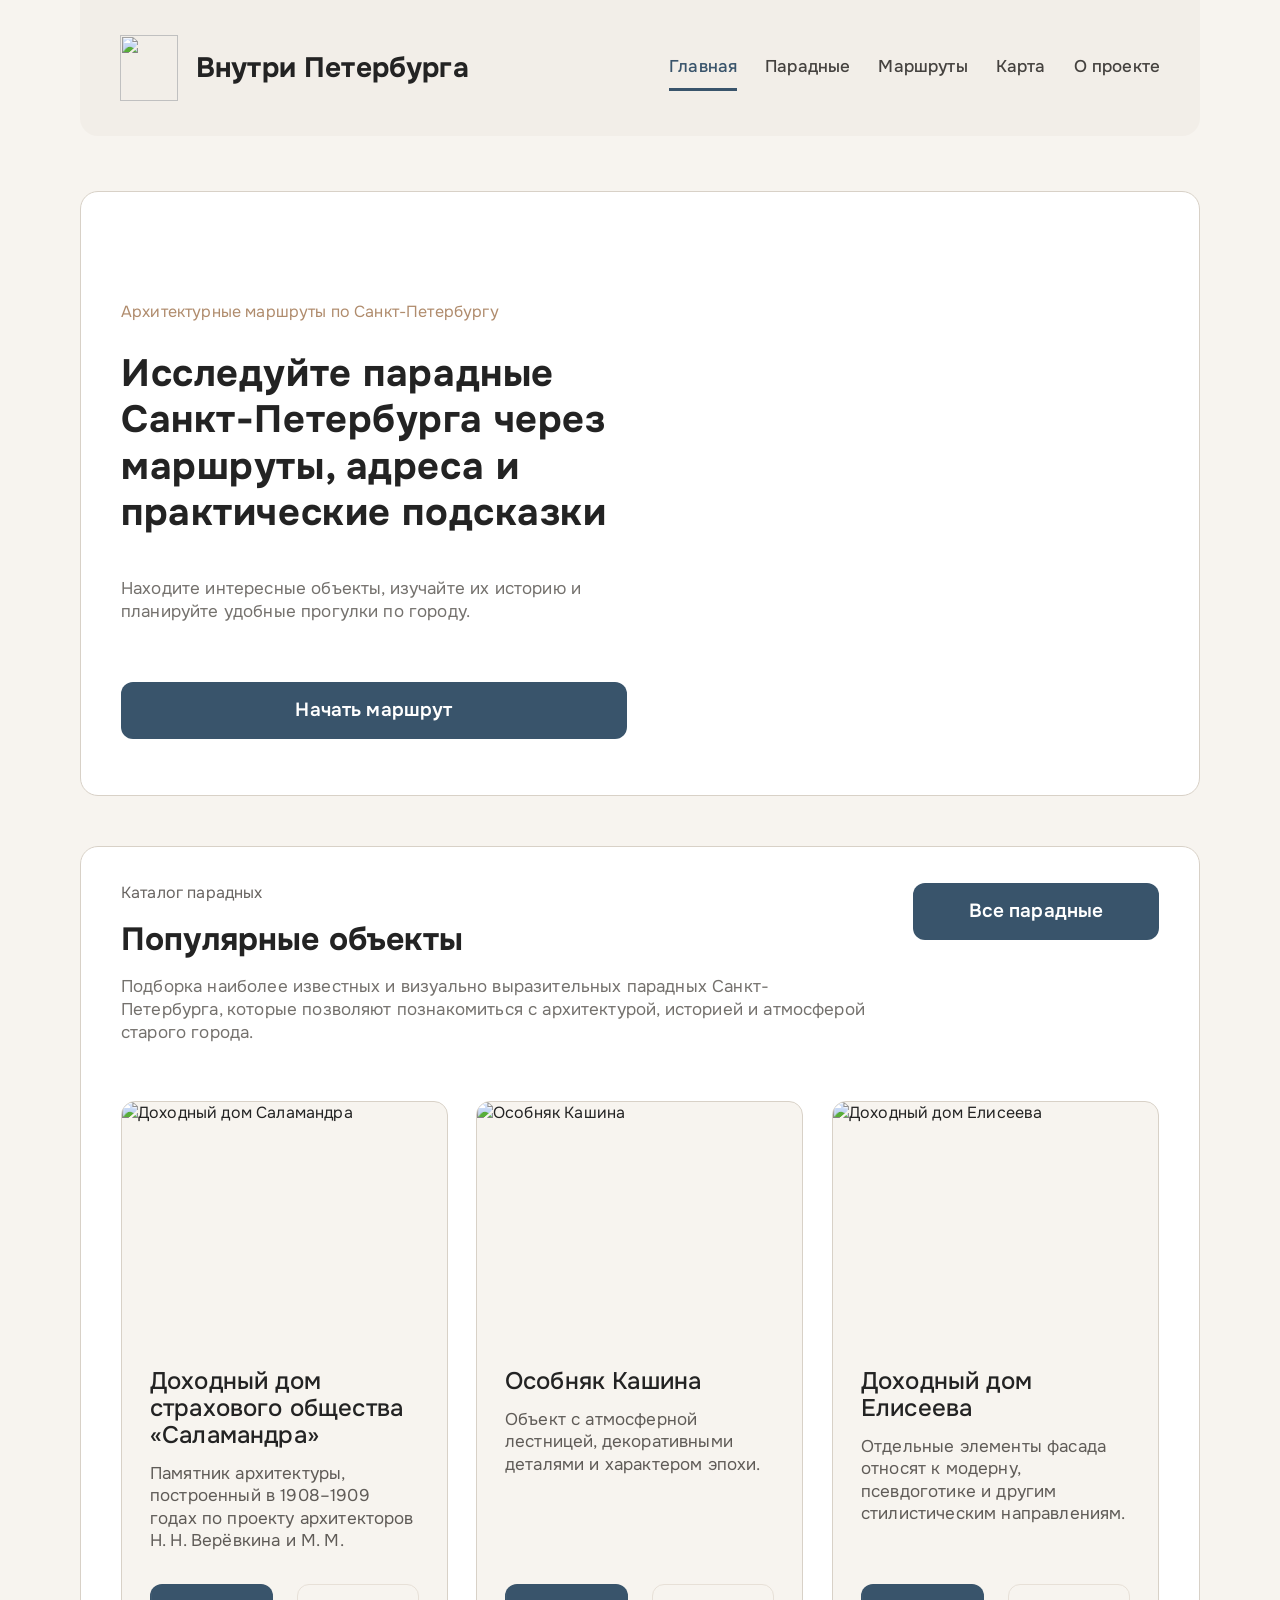
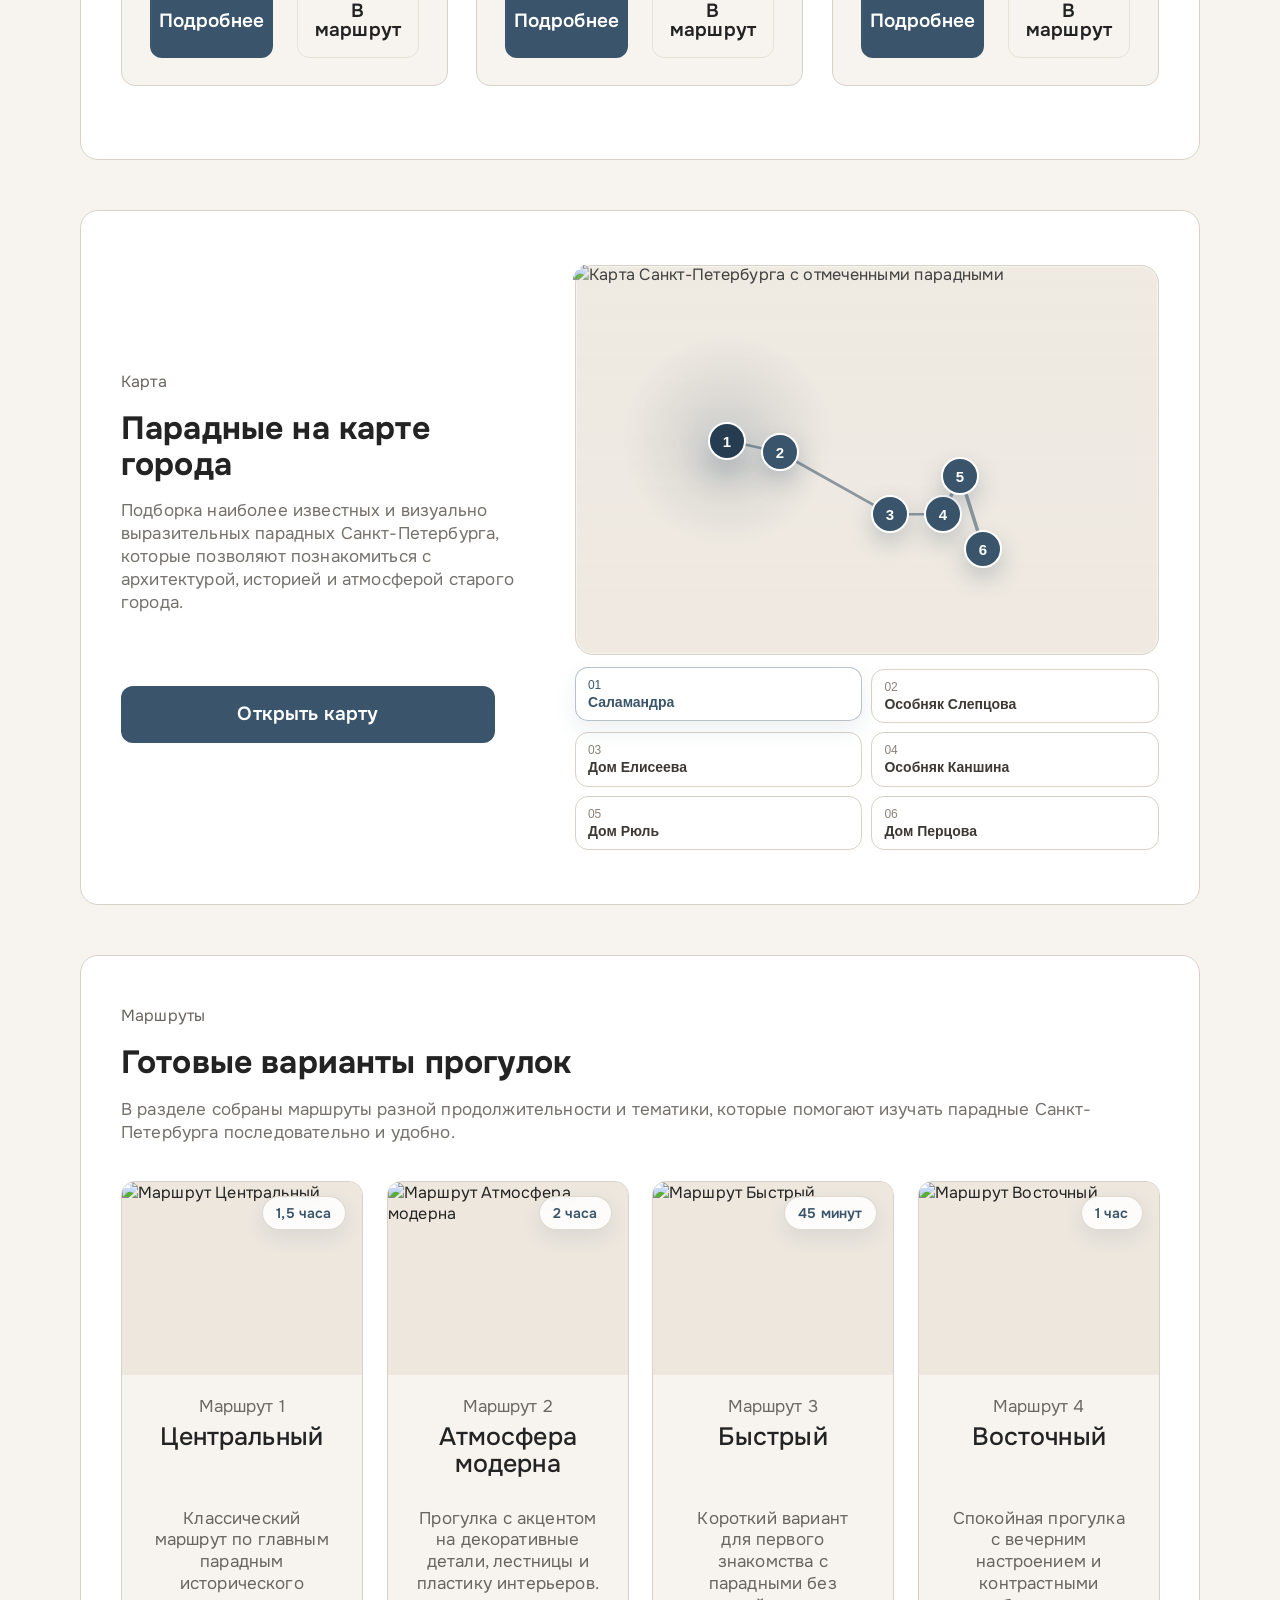
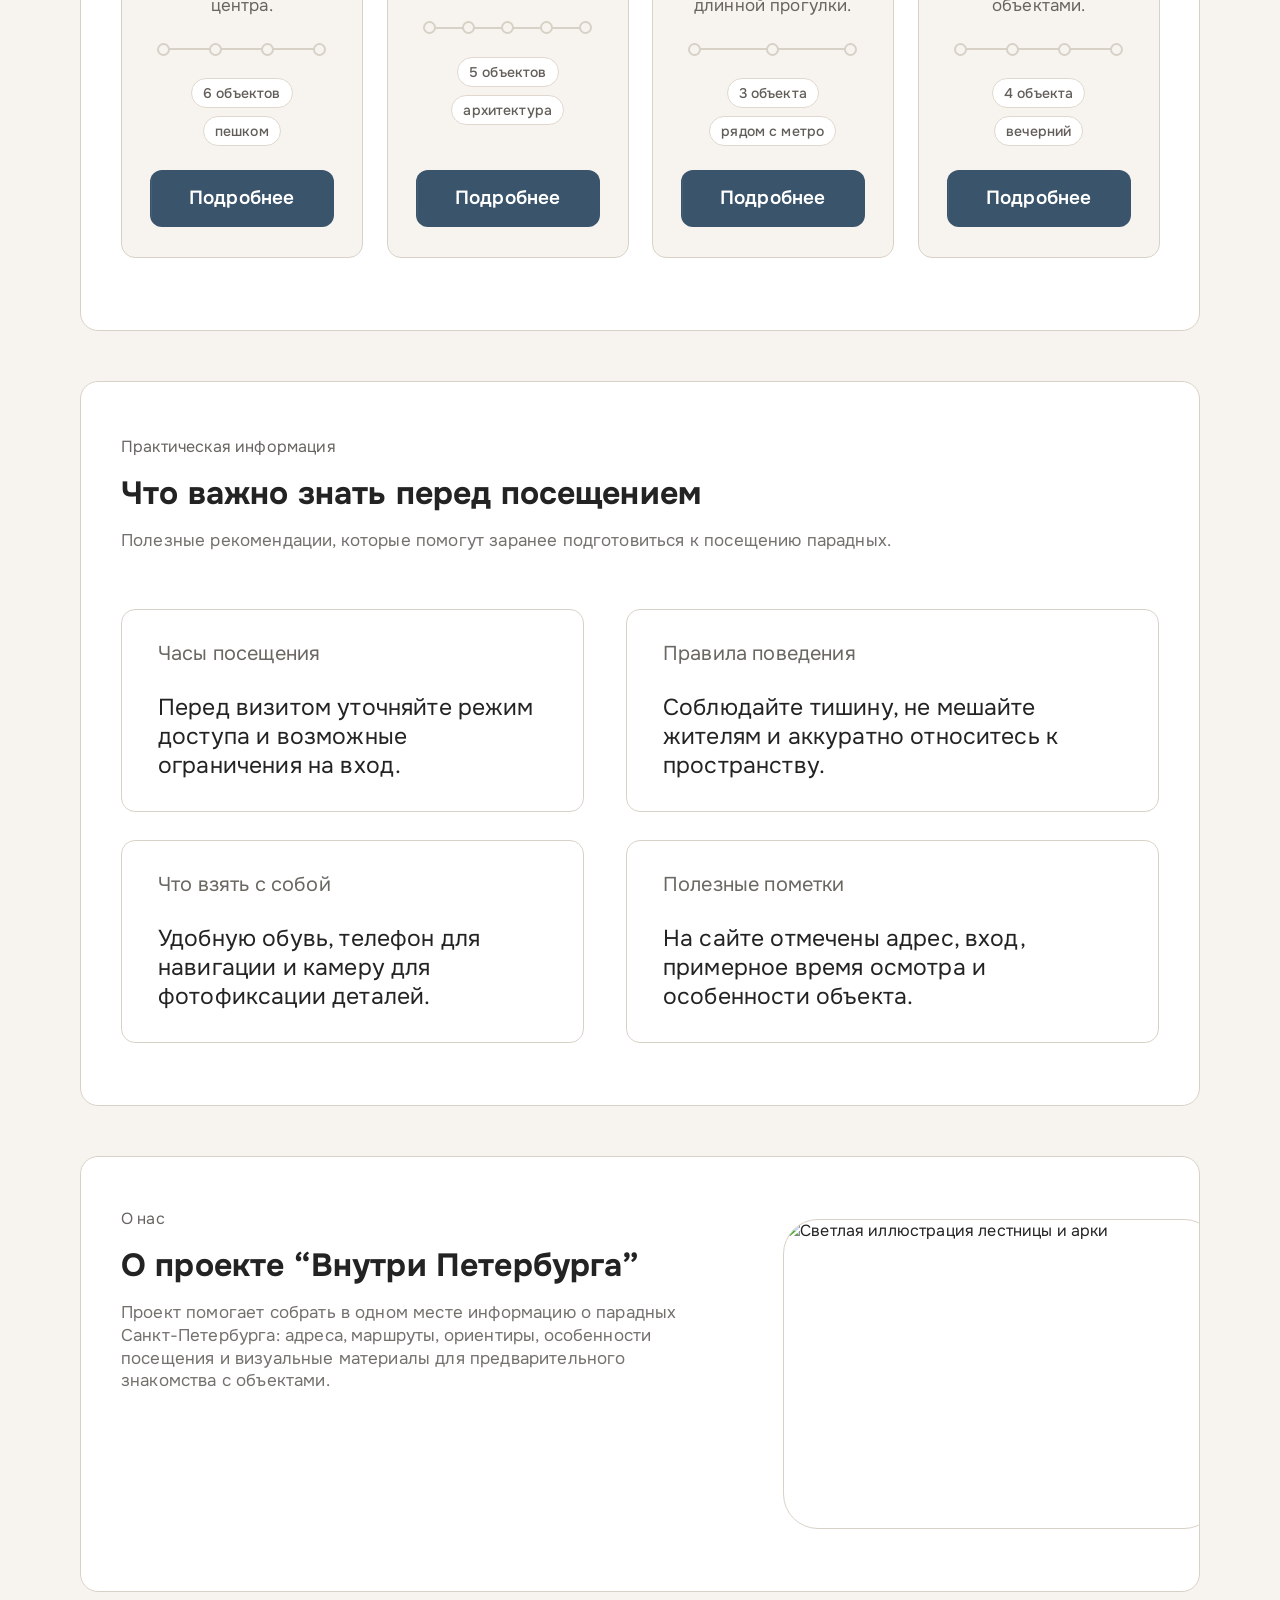
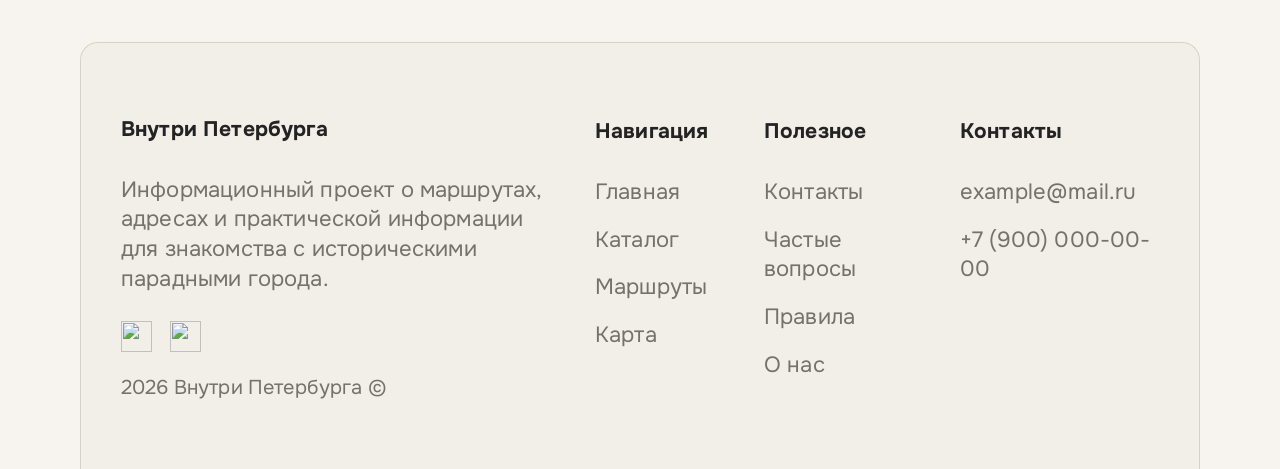
==== index.html @ 15ae58f3 "Add files via upload" ====
<!DOCTYPE html>
<html lang="ru">
<head>
  <meta charset="UTF-8" />
  <meta name="viewport" content="width=device-width, initial-scale=1.0" />
  <title>Внутри Петербурга</title>

  <link rel="preconnect" href="https://fonts.googleapis.com" />
  <link rel="preconnect" href="https://fonts.gstatic.com" crossorigin />
  <link href="https://fonts.googleapis.com/css2?family=Onest:wght@300;400;500;600;700&display=swap" rel="stylesheet" />

  <link rel="stylesheet" href="style.css" />
</head>
<body data-page="home">
  <header class="site-header">
    <div class="header-inner">
      <a class="brand" href="index.html" aria-label="Внутри Петербурга — на главную">
        <span class="brand-logo" aria-hidden="true">
          <img src="img/logo.png" alt="" />
        </span>
        <span>Внутри Петербурга</span>
      </a>

      <button class="menu-button" type="button" aria-label="Открыть меню" aria-expanded="false">
        <span></span>
        <span></span>
        <span></span>
      </button>

      <nav class="main-nav" aria-label="Основная навигация">
        <a class="nav-link active" data-nav="home" href="#top">Главная</a>
        <a class="nav-link" data-nav="catalog" href="catalog.html">Парадные</a>
        <a class="nav-link" data-nav="routes" href="#routes">Маршруты</a>
        <a class="nav-link" data-nav="map" href="#map">Карта</a>
        <a class="nav-link" data-nav="about" href="#about">О проекте</a>
      </nav>
    </div>
  </header>

  <main id="top">
    <section class="hero section-card">
      <div class="hero-content">
        <p class="eyebrow">Архитектурные маршруты по Санкт-Петербургу</p>
        <h1>Исследуйте парадные Санкт-Петербурга через маршруты, адреса и практические подсказки</h1>
        <p class="lead">Находите интересные объекты, изучайте их историю и планируйте удобные прогулки по городу.</p>
        <a class="button button-primary hero-button" href="#routes">Начать маршрут</a>
      </div>

      <div class="visual hero-visual" role="img" aria-label="Декоративный фрагмент парадной"></div>
    </section>

    <section class="section-card catalog-section" id="catalog">
      <div class="section-heading section-heading-row">
        <div>
          <p class="section-kicker">Каталог парадных</p>
          <h2>Популярные объекты</h2>
          <p class="section-description">Подборка наиболее известных и визуально выразительных парадных Санкт-Петербурга, которые позволяют познакомиться с архитектурой, историей и атмосферой старого города.</p>
        </div>
        <a class="button button-primary section-action" href="#">Все парадные</a>
      </div>

      <div class="object-grid">
        <article class="object-card">
          <img class="card-photo" src="img/1_1_block.png" alt="Доходный дом Саламандра" />
          <div class="object-card-body">
            <h3>Доходный дом страхового общества «Саламандра»</h3>
            <p>Памятник архитектуры, построенный в 1908–1909 годах по проекту архитекторов Н. Н. Верёвкина и М. М.</p>
            <div class="card-actions">
              <a class="button button-primary" href="#">Подробнее</a>
              <a class="button button-light" href="#">В маршрут</a>
            </div>
          </div>
        </article>

        <article class="object-card">
          <img class="card-photo" src="img/1_2_block.png" alt="Особняк Кашина" />
          <div class="object-card-body">
            <h3>Особняк Кашина</h3>
            <p>Объект с атмосферной лестницей, декоративными деталями и характером эпохи.</p>
            <div class="card-actions">
              <a class="button button-primary" href="#">Подробнее</a>
              <a class="button button-light" href="#">В маршрут</a>
            </div>
          </div>
        </article>

        <article class="object-card">
          <img class="card-photo" src="img/1_3_block.png" alt="Доходный дом Елисеева" />
          <div class="object-card-body">
            <h3>Доходный дом Елисеева</h3>
            <p>Отдельные элементы фасада относят к модерну, псевдоготике и другим стилистическим направлениям.</p>
            <div class="card-actions">
              <a class="button button-primary" href="paradnaya.html">Подробнее</a>
              <a class="button button-light" href="#">В маршрут</a>
            </div>
          </div>
        </article>
      </div>
    </section>

    <section class="section-card map-section" id="map">
      <div class="map-content">
        <p class="section-kicker">Карта</p>
        <h2>Парадные на карте города</h2>
        <p class="section-description">Подборка наиболее известных и визуально выразительных парадных Санкт-Петербурга, которые позволяют познакомиться с архитектурой, историей и атмосферой старого города.</p>
        <a class="button button-primary wide-button" href="#">Открыть карту</a>
        <img class="map-house" src="img/map_big_house.png" alt="" />
      </div>

      <div class="interactive-map" data-interactive-map>
        <div class="map-canvas" aria-label="Интерактивная карта парадных Санкт-Петербурга">
          <img class="map-bg" src="img/map_info.png" alt="Карта Санкт-Петербурга с отмеченными парадными" />

          <svg class="map-route-line" viewBox="0 0 100 100" preserveAspectRatio="none" aria-hidden="true">
            <polyline points="26,45 35,48 54,64 63,64 66,54 70,73"></polyline>
          </svg>

          <button class="map-marker is-active" type="button" style="--x: 26%; --y: 45%;" data-map-id="salamandra" aria-label="Доходный дом страхового общества Саламандра">
            <span>1</span>
          </button>
          <button class="map-marker" type="button" style="--x: 35%; --y: 48%;" data-map-id="sleptsova" aria-label="Особняк Слепцова">
            <span>2</span>
          </button>
          <button class="map-marker" type="button" style="--x: 54%; --y: 64%;" data-map-id="eliseeva" aria-label="Доходный дом Елисеева">
            <span>3</span>
          </button>
          <button class="map-marker" type="button" style="--x: 63%; --y: 64%;" data-map-id="kanshina" aria-label="Особняк Каншина">
            <span>4</span>
          </button>
          <button class="map-marker" type="button" style="--x: 66%; --y: 54%;" data-map-id="rul" aria-label="Дом Рюль, дом Г. Г. Блокка">
            <span>5</span>
          </button>
          <button class="map-marker" type="button" style="--x: 70%; --y: 73%;" data-map-id="pertsova" aria-label="Доходный дом А. Н. Перцова">
            <span>6</span>
          </button>

          <article class="map-popup" data-map-popup style="--popup-x: 18%; --popup-y: 38%;">
            <button class="map-popup-close" type="button" aria-label="Закрыть карточку">×</button>
            <img class="map-popup-img" src="img/1_1_block.png" alt="" data-popup-img />
            <div class="map-popup-content">
              <p class="map-popup-tag" data-popup-tag>Объект 1</p>
              <h3 data-popup-title>Доходный дом страхового общества «Саламандра»</h3>
              <p class="map-popup-address" data-popup-address>Гороховая улица, 6</p>
              <p class="map-popup-text" data-popup-text>Атмосферная парадная с декоративными деталями и выразительной лестницей.</p>
              <div class="map-popup-meta">
                <span data-popup-style>Модерн</span>
                <span data-popup-time>10–15 минут</span>
              </div>
              <a class="button button-primary map-popup-button" href="#">Подробнее</a>
            </div>
          </article>
        </div>

        <div class="map-object-list" aria-label="Список объектов на карте">
          <button class="map-list-item is-active" type="button" data-map-id="salamandra">
            <span>01</span>
            <strong>Саламандра</strong>
          </button>
          <button class="map-list-item" type="button" data-map-id="sleptsova">
            <span>02</span>
            <strong>Особняк Слепцова</strong>
          </button>
          <button class="map-list-item" type="button" data-map-id="eliseeva">
            <span>03</span>
            <strong>Дом Елисеева</strong>
          </button>
          <button class="map-list-item" type="button" data-map-id="kanshina">
            <span>04</span>
            <strong>Особняк Каншина</strong>
          </button>
          <button class="map-list-item" type="button" data-map-id="rul">
            <span>05</span>
            <strong>Дом Рюль</strong>
          </button>
          <button class="map-list-item" type="button" data-map-id="pertsova">
            <span>06</span>
            <strong>Дом Перцова</strong>
          </button>
        </div>
      </div>
    </section>

    <section class="section-card routes-section" id="routes">
      <div class="section-heading">
        <p class="section-kicker">Маршруты</p>
        <h2>Готовые варианты прогулок</h2>
        <p class="section-description">В разделе собраны маршруты разной продолжительности и тематики, которые помогают изучать парадные Санкт-Петербурга последовательно и удобно.</p>
      </div>

      <div class="routes-grid">
        <article class="route-card route-card-enhanced">
          <div class="route-media">
            <img class="route-photo" src="img/2_1_block.png" alt="Маршрут Центральный" />
            <span class="route-badge">1,5 часа</span>
          </div>
          <div class="route-body">
            <span class="route-number">Маршрут 1</span>
            <h3>Центральный</h3>
            <p class="route-desc">Классический маршрут по главным парадным исторического центра.</p>
            <div class="route-line" aria-hidden="true">
              <span></span><span></span><span></span><span></span>
            </div>
            <div class="route-meta">
              <span>6 объектов</span>
              <span>пешком</span>
            </div>
            <a class="button button-primary" href="#">Подробнее</a>
          </div>
        </article>

        <article class="route-card route-card-enhanced">
          <div class="route-media">
            <img class="route-photo" src="img/2_2_block.png" alt="Маршрут Атмосфера модерна" />
            <span class="route-badge">2 часа</span>
          </div>
          <div class="route-body">
            <span class="route-number">Маршрут 2</span>
            <h3>Атмосфера модерна</h3>
            <p class="route-desc">Прогулка с акцентом на декоративные детали, лестницы и пластику интерьеров.</p>
            <div class="route-line" aria-hidden="true">
              <span></span><span></span><span></span><span></span><span></span>
            </div>
            <div class="route-meta">
              <span>5 объектов</span>
              <span>архитектура</span>
            </div>
            <a class="button button-primary" href="#">Подробнее</a>
          </div>
        </article>

        <article class="route-card route-card-enhanced">
          <div class="route-media">
            <img class="route-photo" src="img/2_3_block.png" alt="Маршрут Быстрый" />
            <span class="route-badge">45 минут</span>
          </div>
          <div class="route-body">
            <span class="route-number">Маршрут 3</span>
            <h3>Быстрый</h3>
            <p class="route-desc">Короткий вариант для первого знакомства с парадными без длинной прогулки.</p>
            <div class="route-line" aria-hidden="true">
              <span></span><span></span><span></span>
            </div>
            <div class="route-meta">
              <span>3 объекта</span>
              <span>рядом с метро</span>
            </div>
            <a class="button button-primary" href="#">Подробнее</a>
          </div>
        </article>

        <article class="route-card route-card-enhanced">
          <div class="route-media">
            <img class="route-photo" src="img/2_4_block.png" alt="Маршрут Восточный" />
            <span class="route-badge">1 час</span>
          </div>
          <div class="route-body">
            <span class="route-number">Маршрут 4</span>
            <h3>Восточный</h3>
            <p class="route-desc">Спокойная прогулка с вечерним настроением и контрастными объектами.</p>
            <div class="route-line" aria-hidden="true">
              <span></span><span></span><span></span><span></span>
            </div>
            <div class="route-meta">
              <span>4 объекта</span>
              <span>вечерний</span>
            </div>
            <a class="button button-primary" href="#">Подробнее</a>
          </div>
        </article>
      </div>
    </section>

    <section class="section-card info-section" id="info">
      <div class="info-heading-wrap">
        <div class="section-heading">
          <p class="section-kicker">Практическая информация</p>
          <h2>Что важно знать перед посещением</h2>
          <p class="section-description">Полезные рекомендации, которые помогут заранее подготовиться к посещению парадных.</p>
        </div>
        <img class="faq-vector" src="img/FAQ_vector.png" alt="" />
      </div>

      <div class="info-grid">
        <article class="info-card">
          <p>Часы посещения</p>
          <h3>Перед визитом уточняйте режим доступа и возможные ограничения на вход.</h3>
        </article>

        <article class="info-card">
          <p>Правила поведения</p>
          <h3>Соблюдайте тишину, не мешайте жителям и аккуратно относитесь к пространству.</h3>
        </article>

        <article class="info-card">
          <p>Что взять с собой</p>
          <h3>Удобную обувь, телефон для навигации и камеру для фотофиксации деталей.</h3>
        </article>

        <article class="info-card">
          <p>Полезные пометки</p>
          <h3>На сайте отмечены адрес, вход, примерное время осмотра и особенности объекта.</h3>
        </article>
      </div>
    </section>

    <section class="section-card about-section" id="about">
      <div class="about-content">
        <p class="section-kicker">О нас</p>
        <h2>О проекте “Внутри Петербурга”</h2>
        <p class="section-description">Проект помогает собрать в одном месте информацию о парадных Санкт-Петербурга: адреса, маршруты, ориентиры, особенности посещения и визуальные материалы для предварительного знакомства с объектами.</p>
        <img class="about-bridge" src="img/About_bridge_illustration.png" alt="" />
      </div>

      <img class="about-visual-img" src="img/About_right_illustration.png" alt="Светлая иллюстрация лестницы и арки" />
    </section>
  </main>

  <footer class="site-footer">
    <div class="footer-grid">
      <div class="footer-about">
        <h2>Внутри Петербурга</h2>
        <p>Информационный проект о маршрутах, адресах и практической информации для знакомства с историческими парадными города.</p>
        <div class="socials" aria-label="Социальные сети">
          <a href="#" aria-label="MAX">
            <img src="img/max.png" alt="" />
          </a>
          <a href="#" aria-label="VK">
            <img src="img/vk.png" alt="" />
          </a>
        </div>
        <p class="copyright">2026 Внутри Петербурга ©</p>
      </div>

      <div class="footer-column">
        <h3>Навигация</h3>
        <a href="#top">Главная</a>
        <a href="catalog.html">Каталог</a>
        <a href="#routes">Маршруты</a>
        <a href="#map">Карта</a>
      </div>

      <div class="footer-column">
        <h3>Полезное</h3>
        <a href="#">Контакты</a>
        <a href="#">Частые вопросы</a>
        <a href="#">Правила</a>
        <a href="#about">О нас</a>
      </div>

      <div class="footer-column">
        <h3>Контакты</h3>
        <a href="mailto:example@mail.ru">example@mail.ru</a>
        <a href="tel:+79000000000">+7 (900) 000-00-00</a>
      </div>
    </div>
  </footer>

  <script src="script.js"></script>
</body>
</html>
---- style.css ----
:root {
  --page-bg: #F7F4EF;
  --card-bg: #FFFFFF;
  --accent: #39546B;
  --border: #D8D1C7;
  --text: #232323;
  --muted: #74716D;
  --soft: #F2EEE8;
  --radius-lg: 18px;
  --radius-md: 14px;
  --container: min(1488px, calc(100% - 48px));
}

* {
  box-sizing: border-box;
}

html {
  scroll-behavior: smooth;
  scroll-padding-top: 130px;
}

body {
  margin: 0;
  min-width: 320px;
  background: var(--page-bg);
  color: var(--text);
  font-family: "Onest", Arial, Helvetica, sans-serif;
  letter-spacing: 0.01em;
}

a {
  color: inherit;
  text-decoration: none;
}

img,
svg {
  display: block;
  max-width: 100%;
}

.site-header {
  width: var(--container);
  margin: 0 auto;
  padding-top: 0;
}

.header-inner {
  min-height: 158px;
  padding: 35px 78px;
  background: #F2EEE8;
  border-radius: 0 0 18px 18px;
  display: flex;
  align-items: center;
  justify-content: space-between;
  gap: 48px;
}

.brand {
  display: inline-flex;
  align-items: center;
  gap: 28px;
  font-size: clamp(28px, 2.15vw, 42px);
  font-weight: 700;
  line-height: 1;
  white-space: nowrap;
}

.brand-logo {
  width: 74px;
  height: 82px;
  flex: 0 0 auto;
}

.brand-logo img {
  width: 100%;
  height: 100%;
  object-fit: contain;
}

.main-nav {
  display: flex;
  align-items: center;
  gap: clamp(36px, 4vw, 72px);
  color: #45423F;
  font-size: 21px;
  font-weight: 500;
}

.nav-link {
  position: relative;
  padding: 10px 0 14px;
  transition: color 0.2s ease;
}

.nav-link::after {
  content: "";
  position: absolute;
  left: 0;
  right: 0;
  bottom: 0;
  height: 3px;
  background: var(--accent);
  transform: scaleX(0);
  transform-origin: center;
  transition: transform 0.2s ease;
}

.nav-link:hover,
.nav-link.active {
  color: var(--accent);
}

.nav-link:hover::after,
.nav-link.active::after {
  transform: scaleX(1);
}

.menu-button {
  display: none;
  width: 44px;
  height: 38px;
  border: 0;
  padding: 0;
  background: transparent;
  cursor: pointer;
}

.menu-button span {
  display: block;
  height: 3px;
  margin: 8px 0;
  background: var(--accent);
  border-radius: 999px;
}

main {
  width: var(--container);
  margin: 55px auto 0;
}

.section-card {
  background: var(--card-bg);
  border: 1px solid var(--border);
  border-radius: var(--radius-lg);
  overflow: hidden;
}

.section-card + .section-card {
  margin-top: 50px;
}

.hero {
  min-height: 614px;
  display: grid;
  grid-template-columns: 57% 43%;
}

.hero-content {
  padding: 85px 72px 72px;
  position: relative;
  z-index: 2;
}

.eyebrow,
.section-kicker {
  margin: 0 0 28px;
  color: #B08C6D;
  font-size: clamp(16px, 1.05vw, 22px);
  line-height: 1.3;
  font-weight: 400;
}

.section-kicker {
  color: #686461;
  margin-bottom: 18px;
}

h1,
h2,
h3,
p {
  margin-top: 0;
}

h1 {
  max-width: 850px;
  margin-bottom: 42px;
  font-size: clamp(38px, 2.75vw, 58px);
  line-height: 1.22;
  font-weight: 700;
  letter-spacing: 0.015em;
}

h2 {
  margin-bottom: 18px;
  font-size: clamp(32px, 2.35vw, 50px);
  line-height: 1.12;
  font-weight: 700;
}

.lead,
.section-description {
  max-width: 800px;
  color: var(--muted);
  font-size: clamp(17px, 1.15vw, 24px);
  line-height: 1.35;
  font-weight: 400;
}

.lead {
  max-width: 610px;
  margin-bottom: 58px;
}

.button {
  min-height: 57px;
  padding: 17px 35px;
  border-radius: 12px;
  display: inline-flex;
  align-items: center;
  justify-content: center;
  border: 1px solid transparent;
  font-size: 19px;
  line-height: 1;
  font-weight: 600;
  text-align: center;
  transition: transform 0.2s ease, background-color 0.2s ease, border-color 0.2s ease;
}

.button:hover {
  transform: translateY(-2px);
}

.button-primary {
  background: var(--accent);
  color: #FFFFFF;
}

.button-light {
  background: #F7F4EF;
  color: #222222;
  border-color: #E7E0D7;
}

.hero-button {
  width: 506px;
  max-width: 100%;
}

.visual {
  background-position: center;
  background-size: cover;
  background-repeat: no-repeat;
}

.card-photo,
.route-photo {
  display: block;
  width: 100%;
  object-fit: cover;
}

.hero-visual {
  min-height: 614px;
  position: relative;
  background-image: url("img/Hero.png");
  background-position: center right;
  background-size: cover;
}

.hero-visual::before {
  content: "";
  position: absolute;
  inset: 0 auto 0 0;
  width: 52%;
  background: linear-gradient(
    90deg,
    #FFFFFF 0%,
    rgba(255, 255, 255, 0.98) 16%,
    rgba(255, 255, 255, 0.82) 38%,
    rgba(255, 255, 255, 0.45) 66%,
    rgba(255, 255, 255, 0) 100%
  );
}

.catalog-section {
  padding: 36px 72px 72px;
}

.section-heading-row {
  display: flex;
  justify-content: space-between;
  gap: 48px;
  align-items: flex-start;
}

.section-action {
  width: 246px;
  flex: 0 0 auto;
  margin-top: 0;
}

.object-grid {
  display: grid;
  grid-template-columns: repeat(3, 1fr);
  gap: 56px;
  margin-top: 40px;
}

.object-card,
.route-card {
  border: 1px solid var(--border);
  border-radius: var(--radius-md);
  overflow: hidden;
  background: #F7F4EF;
  display: flex;
  flex-direction: column;
}

.card-photo {
  height: 236px;
}

.object-card-body {
  flex: 1;
  padding: 30px 28px 27px;
  display: flex;
  flex-direction: column;
}

.object-card h3 {
  margin-bottom: 14px;
  font-size: clamp(24px, 1.6vw, 31px);
  line-height: 1.12;
  font-weight: 500;
}

.object-card p {
  margin-bottom: 32px;
  color: #5F5B57;
  font-size: clamp(17px, 1.12vw, 24px);
  line-height: 1.32;
}

.card-actions {
  margin-top: auto;
  display: grid;
  grid-template-columns: 1fr 1fr;
  gap: 24px;
}

.map-section {
  min-height: 462px;
  padding: 54px 72px;
  display: grid;
  grid-template-columns: 49% 51%;
  gap: 48px;
  align-items: center;
}

.map-content {
  position: relative;
  min-height: 335px;
}

.map-content .section-description {
  max-width: 585px;
}

.wide-button {
  width: 374px;
  max-width: 100%;
  margin-top: 54px;
}

.map-visual {
  width: 100%;
  min-height: 330px;
  border: 1px solid var(--border);
  border-radius: var(--radius-lg);
  background-image: url("img/map_info.png");
}

.map-content > :not(.map-house) {
  position: relative;
  z-index: 1;
}

.map-house {
  position: absolute;
  right: 0;
  bottom: 6px;
  width: min(36%, 300px);
  height: auto;
  opacity: 0.88;
  z-index: 0;
}

.routes-section {
  padding: 50px 72px 72px;
}

.routes-section .section-description {
  max-width: 1030px;
}

.routes-grid {
  display: grid;
  grid-template-columns: repeat(4, 1fr);
  gap: 48px;
  margin-top: 36px;
}

.route-photo {
  height: 193px;
}

.route-central {
  background-image: url("img/Hero.png");
}

.route-body {
  flex: 1;
  padding: 24px 28px 30px;
  text-align: center;
  display: flex;
  flex-direction: column;
}

.route-body span {
  display: block;
  color: #6B6762;
  font-size: 17px;
  line-height: 1.1;
}

.route-body h3 {
  margin: 6px 0 28px;
  font-size: clamp(25px, 1.55vw, 32px);
  line-height: 1.08;
  font-weight: 500;
}

.route-body .button {
  width: 100%;
  margin-top: auto;
}

.info-section {
  padding: 55px 72px 62px;
}

.info-heading-wrap {
  position: relative;
}

.info-section .section-description {
  max-width: 1120px;
}

.faq-vector {
  position: absolute;
  right: 95px;
  bottom: -18px;
  width: 147px;
  height: auto;
  opacity: 0.9;
}

.info-grid {
  display: grid;
  grid-template-columns: 1fr 1.15fr;
  gap: 28px 42px;
  margin-top: 56px;
}

.info-card {
  min-height: 168px;
  padding: 31px 36px;
  border: 1px solid var(--border);
  border-radius: var(--radius-md);
  background: #FFFFFF;
}

.info-card p {
  margin-bottom: 28px;
  color: #6B6762;
  font-size: 20px;
}

.info-card h3 {
  margin: 0;
  font-size: clamp(23px, 1.4vw, 31px);
  line-height: 1.25;
  font-weight: 400;
}

.about-section {
  min-height: 435px;
  padding: 52px 72px;
  display: grid;
  grid-template-columns: 58% 42%;
  gap: 60px;
  align-items: center;
}

.about-content {
  position: relative;
  min-height: 330px;
  display: flex;
  flex-direction: column;
}

.about-content .section-description {
  max-width: 720px;
  margin-bottom: 24px;
}

.about-bridge {
  width: min(42%, 340px);
  height: auto;
  margin-top: auto;
  margin-left: auto;
  margin-right: 24px;
}

.about-visual-img {
  width: 100%;
  min-height: 310px;
  object-fit: cover;
  border: 1px solid var(--border);
  border-radius: 35px;
}

.site-footer {
  width: var(--container);
  margin: 50px auto 0;
  padding: 75px 72px 48px;
  background: #F2EEE8;
  border: 1px solid var(--border);
  border-bottom: 0;
  border-radius: var(--radius-lg) var(--radius-lg) 0 0;
}

.footer-grid {
  display: grid;
  grid-template-columns: 1.6fr 0.45fr 0.55fr 0.75fr;
  gap: 90px;
}

.footer-about h2,
.footer-column h3 {
  margin-bottom: 34px;
  font-size: 21px;
  font-weight: 700;
}

.footer-about p,
.footer-column a {
  color: #75716C;
  font-size: 22px;
  line-height: 1.35;
}

.footer-about p {
  max-width: 520px;
}

.footer-column a {
  display: block;
  margin-bottom: 18px;
}

.socials {
  display: flex;
  gap: 18px;
  margin: 27px 0 22px;
}

.socials a {
  width: 28px;
  height: 28px;
  border: 3px solid #222;
  border-radius: 50%;
  position: relative;
}

.socials a:nth-child(2) {
  border-radius: 5px 50% 50% 5px;
}

.copyright {
  font-size: 20px !important;
}

@media (max-width: 1280px) {
  :root {
    --container: min(1120px, calc(100% - 40px));
  }

  .header-inner,
  .catalog-section,
  .map-section,
  .routes-section,
  .info-section,
  .about-section,
  .site-footer {
    padding-left: 40px;
    padding-right: 40px;
  }

  .header-inner {
    min-height: 120px;
  }

  .main-nav {
    gap: 28px;
    font-size: 17px;
  }

  .brand {
    gap: 18px;
  }

  .brand-logo {
    width: 58px;
    height: 66px;
  }

  .hero {
    min-height: 520px;
  }

  .hero-content {
    padding: 110px 40px 56px;
  }

  .hero-visual {
    min-height: 520px;
  }

  .object-grid {
    gap: 28px;
  }

  .routes-grid {
    gap: 24px;
  }

  .footer-grid {
    gap: 50px;
  }
}

@media (max-width: 980px) {
  :root {
    --container: min(100% - 28px, 780px);
  }

  html {
    scroll-padding-top: 90px;
  }

  .header-inner {
    min-height: 92px;
    padding: 20px 24px;
    border-radius: 0 0 16px 16px;
  }

  .brand {
    font-size: 25px;
  }

  .brand-logo {
    width: 46px;
    height: 52px;
  }

  .menu-button {
    display: block;
    position: relative;
    z-index: 5;
  }

  .main-nav {
    position: fixed;
    left: 14px;
    right: 14px;
    top: 104px;
    padding: 22px;
    border: 1px solid var(--border);
    border-radius: 16px;
    background: #F2EEE8;
    box-shadow: 0 18px 40px rgba(45, 42, 38, 0.12);
    display: grid;
    gap: 10px;
    font-size: 20px;
    transform: translateY(-16px);
    opacity: 0;
    pointer-events: none;
    transition: opacity 0.2s ease, transform 0.2s ease;
    z-index: 4;
  }

  body.menu-open .main-nav {
    transform: translateY(0);
    opacity: 1;
    pointer-events: auto;
  }

  .nav-link {
    padding: 12px 0;
  }

  main {
    margin-top: 30px;
  }

  .section-card + .section-card {
    margin-top: 28px;
  }

  .hero,
  .map-section,
  .about-section {
    grid-template-columns: 1fr;
  }

  .hero-content {
    padding: 48px 28px 34px;
  }

  .hero-visual {
    min-height: 300px;
    order: -1;
  }

  .hero-visual::before {
    display: none;
  }

  h1 {
    margin-bottom: 24px;
  }

  .lead {
    margin-bottom: 32px;
  }

  .catalog-section,
  .map-section,
  .routes-section,
  .info-section,
  .about-section,
  .site-footer {
    padding: 32px 28px;
  }

  .section-heading-row {
    display: block;
  }

  .section-action {
    margin-top: 24px;
  }

  .object-grid {
    grid-template-columns: 1fr;
  }

  .object-card p {
    min-height: auto;
  }

  .map-section {
    gap: 28px;
  }

  .map-content {
    min-height: auto;
  }

  .map-visual {
    min-height: 265px;
  }

  .map-house,
  .faq-vector {
    display: none;
  }

  .routes-grid {
    grid-template-columns: repeat(2, 1fr);
  }

  .info-grid {
    grid-template-columns: 1fr;
    margin-top: 32px;
  }

  .about-content {
    min-height: auto;
  }

  .about-bridge {
    margin-top: 18px;
    margin-left: 0;
    margin-right: auto;
    width: min(60%, 300px);
  }

  .about-visual-img {
    min-height: 240px;
  }

  .footer-grid {
    grid-template-columns: repeat(2, 1fr);
    gap: 36px;
  }

  .footer-about {
    grid-column: 1 / -1;
  }
}

@media (max-width: 560px) {
  :root {
    --container: calc(100% - 20px);
  }

  .header-inner {
    padding: 16px;
  }

  .brand {
    gap: 12px;
    font-size: 20px;
  }

  .brand-logo {
    width: 40px;
    height: 46px;
  }

  .button {
    width: 100%;
    min-height: 52px;
    font-size: 16px;
  }

  .eyebrow,
  .section-kicker {
    margin-bottom: 14px;
  }

  h1 {
    font-size: 31px;
  }

  h2 {
    font-size: 29px;
  }

  .lead,
  .section-description {
    font-size: 17px;
  }

  .hero-content,
  .catalog-section,
  .map-section,
  .routes-section,
  .info-section,
  .about-section,
  .site-footer {
    padding: 26px 18px;
  }

  .hero-visual,
  .map-visual {
    min-height: 220px;
  }

  .card-actions {
    grid-template-columns: 1fr;
    gap: 12px;
  }

  .card-photo {
    height: 190px;
  }

  .routes-grid {
    grid-template-columns: 1fr;
  }

  .route-photo {
    height: 185px;
  }

  .info-card {
    padding: 24px 20px;
  }

  .info-card h3 {
    font-size: 22px;
  }

  .footer-grid {
    grid-template-columns: 1fr;
  }

  .footer-about h2,
  .footer-column h3 {
    margin-bottom: 18px;
  }

  .footer-about p,
  .footer-column a {
    font-size: 18px;
  }
}


@media (max-width: 560px) {
  .about-bridge {
    width: 78%;
  }
}


/* =========================
   Motion layer
   ========================= */

.scroll-progress {
  position: fixed;
  left: 0;
  top: 0;
  z-index: 9999;
  width: 100%;
  height: 4px;
  transform-origin: left center;
  transform: scaleX(0);
  background: linear-gradient(90deg, var(--accent), #6f8799);
  pointer-events: none;
}

.site-header {
  position: sticky;
  top: 0;
  z-index: 1000;
  transition: transform 0.35s ease, filter 0.35s ease;
}

.header-inner {
  transition: min-height 0.35s ease, padding 0.35s ease, box-shadow 0.35s ease, background-color 0.35s ease, border-radius 0.35s ease;
}

.site-header.is-scrolled .header-inner {
  min-height: 104px;
  padding-top: 22px;
  padding-bottom: 22px;
  box-shadow: 0 18px 45px rgba(57, 84, 107, 0.12);
  background-color: rgba(242, 238, 232, 0.92);
  backdrop-filter: blur(14px);
}

.site-header.is-hidden {
  transform: translateY(-110%);
}

body.animations-ready .hero .eyebrow,
body.animations-ready .hero h1,
body.animations-ready .hero .lead,
body.animations-ready .hero .hero-button {
  opacity: 0;
  transform: translateY(24px);
}

body.page-loaded .hero .eyebrow,
body.page-loaded .hero h1,
body.page-loaded .hero .lead,
body.page-loaded .hero .hero-button {
  opacity: 1;
  transform: translateY(0);
  transition: opacity 0.8s cubic-bezier(.2,.8,.2,1), transform 0.8s cubic-bezier(.2,.8,.2,1);
}

body.page-loaded .hero .eyebrow {
  transition-delay: 0.08s;
}

body.page-loaded .hero h1 {
  transition-delay: 0.18s;
}

body.page-loaded .hero .lead {
  transition-delay: 0.30s;
}

body.page-loaded .hero .hero-button {
  transition-delay: 0.42s;
}

body.animations-ready .hero-visual {
  opacity: 0;
  transform: scale(1.035);
}

body.page-loaded .hero-visual {
  opacity: 1;
  transform: scale(1);
  transition: opacity 1.1s ease, transform 1.4s cubic-bezier(.2,.8,.2,1);
}

.hero-visual {
  background-position: calc(50% + var(--hero-bg-x, 0px)) calc(50% + var(--hero-bg-y, 0px));
}

.reveal {
  opacity: 1;
  transform: none;
  filter: none;
}

body.animations-ready .reveal {
  opacity: 0;
  transform: translateY(34px);
  filter: blur(7px);
  transition:
    opacity 0.85s cubic-bezier(.2,.8,.2,1),
    transform 0.85s cubic-bezier(.2,.8,.2,1),
    filter 0.85s cubic-bezier(.2,.8,.2,1);
  transition-delay: var(--reveal-delay, 0ms);
  will-change: opacity, transform, filter;
}

body.animations-ready .reveal.is-visible {
  opacity: 1;
  transform: translateY(0);
  filter: blur(0);
}

.object-card,
.route-card,
.info-card {
  position: relative;
  transform-style: preserve-3d;
  will-change: transform;
  transition:
    transform 0.28s ease,
    box-shadow 0.28s ease,
    border-color 0.28s ease;
}

.object-card,
.route-card {
  --tilt-x: 0deg;
  --tilt-y: 0deg;
  --lift: 0px;
  transform: perspective(1000px) rotateX(var(--tilt-x)) rotateY(var(--tilt-y)) translateY(var(--lift));
}

.object-card:hover,
.route-card:hover {
  --lift: -8px;
  border-color: rgba(57, 84, 107, 0.32);
  box-shadow: 0 18px 38px rgba(57, 84, 107, 0.12);
}

.info-card:hover {
  transform: translateY(-5px);
  border-color: rgba(57, 84, 107, 0.28);
  box-shadow: 0 18px 36px rgba(57, 84, 107, 0.11);
}

.object-card::before,
.route-card::before {
  content: "";
  position: absolute;
  inset: -45%;
  z-index: 2;
  background: linear-gradient(115deg, transparent 43%, rgba(255,255,255,0.14) 50%, transparent 57%);
  transform: translateX(-70%) rotate(8deg);
  opacity: 0;
  pointer-events: none;
}

.object-card:hover::before,
.route-card:hover::before {
  opacity: 1;
  animation: cardShine 1.05s ease forwards;
}

@keyframes cardShine {
  from {
    transform: translateX(-70%) rotate(8deg);
  }
  to {
    transform: translateX(70%) rotate(8deg);
  }
}

.object-card .card-photo,
.route-card .route-photo {
  transform-origin: center;
  transition: transform 0.65s cubic-bezier(.2,.8,.2,1), filter 0.65s ease;
  will-change: transform;
}

.object-card:hover .card-photo,
.route-card:hover .route-photo {
  transform: scale(1.055);
  filter: saturate(1.05) contrast(1.03);
}

.button {
  position: relative;
  overflow: hidden;
  isolation: isolate;
}

.button::before {
  content: "";
  position: absolute;
  inset: 0;
  z-index: -1;
  background: rgba(255,255,255,0.12);
  transform: translateX(-100%);
  transition: transform 0.34s ease;
}

.button:hover::before {
  transform: translateX(0);
}

.button:active {
  transform: translateY(0) scale(0.98);
}

.button-ripple {
  position: absolute;
  border-radius: 50%;
  pointer-events: none;
  transform: translate(-50%, -50%) scale(0);
  background: rgba(255,255,255,0.42);
  animation: ripple 0.65s ease-out forwards;
}

.button-light .button-ripple {
  background: rgba(57, 84, 107, 0.16);
}

@keyframes ripple {
  to {
    transform: translate(-50%, -50%) scale(1);
    opacity: 0;
  }
}

.menu-button span {
  transform-origin: center;
  transition: transform 0.25s ease, opacity 0.2s ease;
}

body.menu-open .menu-button span:nth-child(1) {
  transform: translateY(11px) rotate(45deg);
}

body.menu-open .menu-button span:nth-child(2) {
  opacity: 0;
}

body.menu-open .menu-button span:nth-child(3) {
  transform: translateY(-11px) rotate(-45deg);
}

.map-house,
.faq-vector,
.about-bridge {
  animation: softFloat 6.5s ease-in-out infinite;
  will-change: transform;
}

.faq-vector {
  animation-delay: 0.8s;
}

.about-bridge {
  animation-delay: 1.35s;
}

@keyframes softFloat {
  0%, 100% {
    transform: translateY(0);
  }
  50% {
    transform: translateY(-8px);
  }
}

.map-visual,
.about-visual-img {
  transition: transform 0.55s ease, box-shadow 0.55s ease, border-color 0.55s ease;
}

.map-visual:hover,
.about-visual-img:hover {
  transform: translateY(-5px) scale(1.01);
  border-color: rgba(57, 84, 107, 0.28);
  box-shadow: 0 20px 42px rgba(57, 84, 107, 0.13);
}

.nav-link {
  transition: color 0.25s ease, transform 0.25s ease;
}

.nav-link:hover {
  transform: translateY(-2px);
}

@media (prefers-reduced-motion: reduce) {
  html {
    scroll-behavior: auto;
  }

  *,
  *::before,
  *::after {
    animation-duration: 0.001ms !important;
    animation-iteration-count: 1 !important;
    scroll-behavior: auto !important;
    transition-duration: 0.001ms !important;
  }

  body.animations-ready .reveal,
  body.animations-ready .hero .eyebrow,
  body.animations-ready .hero h1,
  body.animations-ready .hero .lead,
  body.animations-ready .hero .hero-button,
  body.animations-ready .hero-visual {
    opacity: 1 !important;
    transform: none !important;
    filter: none !important;
  }
}


/* =========================
   Interactive map
   ========================= */

.map-section {
  grid-template-columns: minmax(410px, 0.82fr) minmax(620px, 1.18fr);
}

.interactive-map {
  width: 100%;
  min-width: 0;
}

.map-canvas {
  position: relative;
  min-height: 388px;
  border: 1px solid var(--border);
  border-radius: var(--radius-lg);
  overflow: visible;
  background: #EDE7DE;
  box-shadow: inset 0 0 0 1px rgba(255,255,255,0.45);
}

.map-bg {
  width: 100%;
  height: 388px;
  object-fit: cover;
  border-radius: var(--radius-lg);
  filter: saturate(0.9) contrast(0.96);
  transform: scale(1.012);
}

.map-canvas::after {
  content: "";
  position: absolute;
  inset: 0;
  border-radius: var(--radius-lg);
  background:
    radial-gradient(circle at var(--active-x, 18%) var(--active-y, 38%), rgba(57, 84, 107, 0.12) 0 7%, transparent 22%),
    linear-gradient(180deg, rgba(255,255,255,0.12), rgba(247,244,239,0.18));
  pointer-events: none;
  transition: background 0.45s ease;
}

.map-route-line {
  position: absolute;
  inset: 0;
  z-index: 1;
  width: 100%;
  height: 100%;
  pointer-events: none;
}

.map-route-line polyline {
  fill: none;
  stroke: rgba(57, 84, 107, 0.55);
  stroke-width: 0.7;
  stroke-linecap: round;
  stroke-linejoin: round;
  stroke-dasharray: 180;
  stroke-dashoffset: 180;
  filter: drop-shadow(0 2px 3px rgba(255,255,255,0.75));
}

.map-canvas.is-line-visible .map-route-line polyline {
  animation: drawMapLine 1.35s cubic-bezier(.2,.8,.2,1) forwards;
}

@keyframes drawMapLine {
  to {
    stroke-dashoffset: 0;
  }
}

.map-marker {
  position: absolute;
  left: var(--x);
  top: var(--y);
  z-index: 3;
  width: 38px;
  height: 38px;
  padding: 0;
  border: 2px solid #FFFFFF;
  border-radius: 50%;
  background: var(--accent);
  color: #FFFFFF;
  box-shadow: 0 10px 22px rgba(57, 84, 107, 0.25);
  transform: translate(-50%, -50%) scale(0);
  opacity: 0;
  cursor: pointer;
  transition:
    transform 0.26s ease,
    box-shadow 0.26s ease,
    background-color 0.26s ease;
}

.map-canvas.is-line-visible .map-marker {
  animation: markerPop 0.52s cubic-bezier(.2,.9,.2,1.4) forwards;
  animation-delay: calc(var(--marker-index, 0) * 90ms);
}

.map-marker:nth-of-type(1) { --marker-index: 1; }
.map-marker:nth-of-type(2) { --marker-index: 2; }
.map-marker:nth-of-type(3) { --marker-index: 3; }
.map-marker:nth-of-type(4) { --marker-index: 4; }
.map-marker:nth-of-type(5) { --marker-index: 5; }
.map-marker:nth-of-type(6) { --marker-index: 6; }

@keyframes markerPop {
  0% {
    opacity: 0;
    transform: translate(-50%, -50%) scale(0);
  }
  72% {
    opacity: 1;
    transform: translate(-50%, -50%) scale(1.16);
  }
  100% {
    opacity: 1;
    transform: translate(-50%, -50%) scale(1);
  }
}

.map-marker::before,
.map-marker::after {
  content: "";
  position: absolute;
  inset: -7px;
  border-radius: 50%;
  border: 1px solid rgba(57, 84, 107, 0.36);
  transform: scale(0.75);
  opacity: 0;
  pointer-events: none;
}

.map-marker::before {
  animation: markerPulse 2.4s ease-out infinite;
}

.map-marker::after {
  animation: markerPulse 2.4s ease-out 1.2s infinite;
}

@keyframes markerPulse {
  0% {
    transform: scale(0.74);
    opacity: 0.45;
  }
  75%, 100% {
    transform: scale(1.7);
    opacity: 0;
  }
}

.map-marker span {
  position: relative;
  z-index: 1;
  display: grid;
  place-items: center;
  width: 100%;
  height: 100%;
  font-size: 15px;
  font-weight: 700;
}

.map-marker:hover,
.map-marker.is-active {
  background: #263D51;
  box-shadow: 0 14px 30px rgba(57, 84, 107, 0.34);
}

.map-marker:hover {
  transform: translate(-50%, -50%) scale(1.12);
}

.map-marker.is-active {
  transform: translate(-50%, -50%) scale(1.18);
}

.map-popup {
  position: absolute;
  left: var(--popup-x);
  top: var(--popup-y);
  z-index: 40;
  width: min(338px, calc(100% - 36px));
  min-height: 214px;
  display: grid;
  grid-template-columns: 104px 1fr;
  gap: 16px;
  padding: 15px;
  border: 1px solid rgba(216, 209, 199, 0.95);
  border-radius: 18px;
  background: rgba(255, 255, 255, 0.94);
  box-shadow: 0 24px 50px rgba(57, 84, 107, 0.18);
  backdrop-filter: blur(12px);
  opacity: 0;
  transform: translate(-12%, calc(-100% - 24px)) scale(0.94);
  transform-origin: 36px calc(100% + 14px);
  pointer-events: none;
}

.map-popup.is-open {
  pointer-events: auto;
  animation: mapPopupIn 0.38s cubic-bezier(.2,.9,.2,1.15) forwards;
}

.map-popup.is-switching {
  animation: mapPopupSwitch 0.24s ease forwards;
}

@keyframes mapPopupIn {
  from {
    opacity: 0;
    transform: translate(-12%, calc(-100% - 12px)) scale(0.92);
    filter: blur(4px);
  }
  to {
    opacity: 1;
    transform: translate(-12%, calc(-100% - 24px)) scale(1);
    filter: blur(0);
  }
}

@keyframes mapPopupSwitch {
  0% {
    opacity: 1;
    transform: translate(-12%, calc(-100% - 24px)) scale(1);
  }
  100% {
    opacity: 0;
    transform: translate(-12%, calc(-100% - 16px)) scale(0.96);
  }
}

.map-popup::after {
  content: "";
  position: absolute;
  left: 34px;
  bottom: -9px;
  width: 17px;
  height: 17px;
  border-right: 1px solid rgba(216, 209, 199, 0.95);
  border-bottom: 1px solid rgba(216, 209, 199, 0.95);
  background: rgba(255,255,255,0.94);
  transform: rotate(45deg);
}

.map-popup-close {
  position: absolute;
  right: 10px;
  top: 8px;
  z-index: 2;
  width: 26px;
  height: 26px;
  padding: 0;
  border: 0;
  border-radius: 50%;
  background: #F2EEE8;
  color: #3A3835;
  font-size: 21px;
  line-height: 1;
  cursor: pointer;
  transition: transform 0.2s ease, background-color 0.2s ease;
}

.map-popup-close:hover {
  transform: rotate(90deg);
  background: #E9E2D9;
}

.map-popup-img {
  width: 104px;
  height: 100%;
  min-height: 184px;
  object-fit: cover;
  border-radius: 13px;
  background: #F2EEE8;
}

.map-popup-content {
  min-width: 0;
  padding-right: 18px;
}

.map-popup-tag {
  margin: 0 0 8px;
  color: #867D73;
  font-size: 13px;
  line-height: 1;
}

.map-popup h3 {
  margin: 0 0 7px;
  font-size: 20px;
  line-height: 1.08;
  font-weight: 600;
}

.map-popup-address {
  margin: 0 0 8px;
  color: var(--accent);
  font-size: 14px;
  line-height: 1.25;
  font-weight: 500;
}

.map-popup-text {
  margin: 0 0 12px;
  color: #66615C;
  font-size: 14px;
  line-height: 1.28;
}

.map-popup-meta {
  display: flex;
  flex-wrap: wrap;
  gap: 7px;
  margin-bottom: 13px;
}

.map-popup-meta span {
  padding: 6px 8px;
  border-radius: 999px;
  background: #F2EEE8;
  color: #625D58;
  font-size: 12px;
  line-height: 1;
}

.map-popup-button {
  min-height: 38px;
  padding: 11px 18px;
  border-radius: 9px;
  font-size: 14px;
}

.map-object-list {
  display: grid;
  grid-template-columns: repeat(3, 1fr);
  gap: 9px;
  margin-top: 14px;
}

.map-list-item {
  min-height: 54px;
  padding: 10px 12px;
  border: 1px solid var(--border);
  border-radius: 13px;
  background: rgba(255,255,255,0.74);
  color: #3C3935;
  text-align: left;
  cursor: pointer;
  transition:
    transform 0.22s ease,
    border-color 0.22s ease,
    background-color 0.22s ease,
    box-shadow 0.22s ease;
}

.map-list-item span {
  display: block;
  margin-bottom: 3px;
  color: #8A8178;
  font-size: 12px;
}

.map-list-item strong {
  font-size: 14px;
  line-height: 1.1;
  font-weight: 600;
}

.map-list-item:hover,
.map-list-item.is-active {
  transform: translateY(-2px);
  border-color: rgba(57, 84, 107, 0.36);
  background: #FFFFFF;
  box-shadow: 0 10px 22px rgba(57, 84, 107, 0.09);
}

.map-list-item.is-active span,
.map-list-item.is-active strong {
  color: var(--accent);
}

@media (max-width: 1280px) {
  .map-section {
    grid-template-columns: minmax(360px, 0.82fr) minmax(520px, 1.18fr);
  }

  .map-object-list {
    grid-template-columns: repeat(2, 1fr);
  }
}

@media (max-width: 980px) {
  .map-section {
    grid-template-columns: 1fr;
  }

  .map-canvas {
    min-height: 360px;
  }

  .map-bg {
    height: 360px;
  }

  .map-popup,
  .map-popup.map-popup--right {
    left: 18px !important;
    right: 18px;
    top: auto !important;
    bottom: 18px;
    width: auto;
    transform: translateY(18px) scale(0.96);
    transform-origin: center bottom;
  }

  .map-popup.is-open {
    animation: mapMobilePopupIn 0.34s cubic-bezier(.2,.9,.2,1.1) forwards;
  }

  .map-popup::after {
    display: none;
  }

  @keyframes mapMobilePopupIn {
    from {
      opacity: 0;
      transform: translateY(18px) scale(0.96);
    }
    to {
      opacity: 1;
      transform: translateY(0) scale(1);
    }
  }
}

@media (max-width: 560px) {
  .map-canvas {
    min-height: 430px;
  }

  .map-bg {
    height: 430px;
  }

  .map-marker {
    width: 34px;
    height: 34px;
  }

  .map-popup {
    grid-template-columns: 88px 1fr;
    gap: 12px;
    padding: 12px;
  }

  .map-popup-img {
    width: 88px;
    min-height: 170px;
  }

  .map-popup h3 {
    font-size: 18px;
  }

  .map-popup-text {
    font-size: 13px;
  }

  .map-object-list {
    grid-template-columns: 1fr 1fr;
  }
}

@media (prefers-reduced-motion: reduce) {
  .map-marker::before,
  .map-marker::after,
  .map-canvas.is-line-visible .map-route-line polyline,
  .map-canvas.is-line-visible .map-marker,
  .map-popup.is-open {
    animation: none !important;
  }

  .map-marker {
    opacity: 1;
    transform: translate(-50%, -50%) scale(1);
  }

  .map-route-line polyline {
    stroke-dashoffset: 0;
  }

  .map-popup.is-open {
    opacity: 1;
    transform: translate(-12%, calc(-100% - 24px)) scale(1);
  }
}


.map-popup.map-popup--right {
  transform-origin: calc(100% - 36px) calc(100% + 14px);
  transform: translate(calc(-100% + 12%), calc(-100% - 24px)) scale(0.94);
}

.map-popup.map-popup--right.is-open {
  animation: mapPopupInRight 0.38s cubic-bezier(.2,.9,.2,1.15) forwards;
}

.map-popup.map-popup--right::after {
  left: auto;
  right: 34px;
}

@keyframes mapPopupInRight {
  from {
    opacity: 0;
    transform: translate(calc(-100% + 12%), calc(-100% - 12px)) scale(0.92);
    filter: blur(4px);
  }
  to {
    opacity: 1;
    transform: translate(calc(-100% + 12%), calc(-100% - 24px)) scale(1);
    filter: blur(0);
  }
}

.map-popup.map-popup--right.is-switching {
  animation: mapPopupSwitchRight 0.24s ease forwards;
}

@keyframes mapPopupSwitchRight {
  0% {
    opacity: 1;
    transform: translate(calc(-100% + 12%), calc(-100% - 24px)) scale(1);
  }
  100% {
    opacity: 0;
    transform: translate(calc(-100% + 12%), calc(-100% - 16px)) scale(0.96);
  }
}

/* Левая декоративная иллюстрация в блоке карты теперь статичная */
.map-house {
  animation: none !important;
  transform: none !important;
}


/* =========================
   Popup over-page fix
   ========================= */

.section-card.map-section,
.map-section,
.interactive-map,
.map-canvas {
  overflow: visible !important;
}

.map-section {
  position: relative;
  z-index: 20;
}

.interactive-map {
  position: relative;
  z-index: 30;
}

.map-popup,
.map-popup.map-popup--right {
  position: fixed !important;
  left: var(--popup-left, 24px) !important;
  top: var(--popup-top, 24px) !important;
  z-index: 10000 !important;
  width: min(430px, calc(100vw - 32px));
  min-height: auto;
  grid-template-columns: 118px 1fr;
  gap: 16px;
  transform: translateY(12px) scale(0.96) !important;
  transform-origin: center bottom !important;
}

.map-popup.is-open,
.map-popup.map-popup--right.is-open {
  animation: fixedMapPopupIn 0.34s cubic-bezier(.2,.9,.2,1.12) forwards !important;
}

.map-popup.is-switching,
.map-popup.map-popup--right.is-switching {
  animation: fixedMapPopupSwitch 0.18s ease forwards !important;
}

@keyframes fixedMapPopupIn {
  from {
    opacity: 0;
    transform: translateY(12px) scale(0.96);
    filter: blur(4px);
  }
  to {
    opacity: 1;
    transform: translateY(0) scale(1);
    filter: blur(0);
  }
}

@keyframes fixedMapPopupSwitch {
  from {
    opacity: 1;
    transform: translateY(0) scale(1);
  }
  to {
    opacity: 0;
    transform: translateY(8px) scale(0.97);
  }
}

.map-popup::after,
.map-popup.map-popup--right::after {
  display: none;
}

.map-popup-img {
  width: 118px;
  height: 172px;
  min-height: 0;
}

.map-popup-content {
  padding-right: 20px;
}

.map-popup h3 {
  font-size: 21px;
  line-height: 1.08;
}

.map-popup-text {
  font-size: 14px;
  line-height: 1.25;
}

@media (max-width: 980px) {
  .map-popup,
  .map-popup.map-popup--right {
    left: 16px !important;
    right: auto !important;
    top: auto !important;
    bottom: 16px !important;
    width: calc(100vw - 32px);
    transform-origin: center bottom !important;
  }
}

@media (max-width: 560px) {
  .map-popup,
  .map-popup.map-popup--right {
    grid-template-columns: 88px 1fr;
    width: calc(100vw - 24px);
    left: 12px !important;
    bottom: 12px !important;
  }

  .map-popup-img {
    width: 88px;
    height: 158px;
  }
}


/* =========================
   Popup click-only fix
   ========================= */

.map-popup:not(.is-open) {
  opacity: 0 !important;
  pointer-events: none !important;
  visibility: hidden;
}

.map-popup.is-open {
  visibility: visible;
}

.map-marker.is-preview:not(.is-active) {
  background: #496982;
  transform: translate(-50%, -50%) scale(1.08);
}

.map-list-item.is-preview:not(.is-active) {
  border-color: rgba(57, 84, 107, 0.24);
  background: rgba(255,255,255,0.9);
}


/* Updated route geometry */
.map-route-line polyline {
  stroke-width: 0.62;
}


/* Softer card light rays */
.object-card::before,
.route-card::before {
  background: linear-gradient(115deg, transparent 44%, rgba(255,255,255,0.12) 50%, transparent 56%);
}

.object-card:hover::before,
.route-card:hover::before {
  opacity: 0.72;
  animation-duration: 1.05s;
}

.object-card:hover,
.route-card:hover {
  box-shadow: 0 18px 38px rgba(57, 84, 107, 0.12);
}


/* =========================
   Upgraded routes block
   ========================= */

.route-card-enhanced {
  background: #F7F4EF;
}

.route-media {
  position: relative;
  height: 193px;
  overflow: hidden;
  background: #EDE7DE;
}

.route-media::after {
  content: "";
  position: absolute;
  inset: 0;
  background: linear-gradient(180deg, rgba(0,0,0,0.04), rgba(0,0,0,0.16));
  opacity: 0;
  transition: opacity 0.35s ease;
  pointer-events: none;
}

.route-card-enhanced:hover .route-media::after {
  opacity: 1;
}

.route-media .route-photo {
  height: 100%;
}

.route-badge {
  position: absolute;
  right: 16px;
  top: 14px;
  z-index: 2;
  display: inline-flex;
  align-items: center;
  min-height: 34px;
  padding: 8px 13px;
  border: 1px solid rgba(216, 209, 199, 0.84);
  border-radius: 999px;
  background: rgba(255, 255, 255, 0.86);
  color: var(--accent);
  font-size: 14px;
  line-height: 1;
  font-weight: 600;
  backdrop-filter: blur(8px);
  box-shadow: 0 8px 20px rgba(57, 84, 107, 0.10);
}

.route-card-enhanced .route-body {
  min-height: 355px;
  padding: 23px 28px 30px;
  text-align: left;
}

.route-card-enhanced .route-number {
  display: block;
  margin-bottom: 7px;
  color: #6B6762;
  font-size: 17px;
  line-height: 1.1;
  text-align: center;
}

.route-card-enhanced h3 {
  margin: 0 0 14px;
  min-height: 70px;
  font-size: clamp(25px, 1.55vw, 32px);
  line-height: 1.08;
  font-weight: 500;
  text-align: center;
}

.route-desc {
  min-height: 76px;
  margin: 0 0 22px;
  color: #69645F;
  font-size: 17px;
  line-height: 1.28;
  text-align: center;
}

.route-line {
  position: relative;
  display: flex;
  align-items: center;
  justify-content: space-between;
  width: min(220px, 92%);
  height: 22px;
  margin: 0 auto 18px;
}

.route-line::before,
.route-line::after {
  content: "";
  position: absolute;
  left: 8px;
  right: 8px;
  top: 50%;
  height: 2px;
  border-radius: 999px;
  transform: translateY(-50%);
}

.route-line::before {
  background: #D8D1C7;
}

.route-line::after {
  right: auto;
  width: 0;
  background: var(--accent);
  transition: width 0.65s cubic-bezier(.2,.8,.2,1);
}

.route-card-enhanced:hover .route-line::after {
  width: calc(100% - 16px);
}

.route-line span {
  position: relative;
  z-index: 1;
  display: block;
  width: 13px;
  height: 13px;
  border: 2px solid #D8D1C7;
  border-radius: 50%;
  background: #F7F4EF;
  transition: transform 0.32s ease, border-color 0.32s ease, background-color 0.32s ease;
}

.route-card-enhanced:hover .route-line span {
  border-color: var(--accent);
  background: #FFFFFF;
  transform: scale(1.08);
}

.route-card-enhanced:hover .route-line span:nth-child(2) {
  transition-delay: 0.08s;
}

.route-card-enhanced:hover .route-line span:nth-child(3) {
  transition-delay: 0.16s;
}

.route-card-enhanced:hover .route-line span:nth-child(4) {
  transition-delay: 0.24s;
}

.route-card-enhanced:hover .route-line span:nth-child(5) {
  transition-delay: 0.32s;
}

.route-meta {
  display: flex;
  justify-content: center;
  flex-wrap: wrap;
  gap: 8px;
  margin: 0 0 24px;
}

.route-meta span {
  display: inline-flex;
  align-items: center;
  min-height: 30px;
  padding: 7px 11px;
  border: 1px solid #E0D8CF;
  border-radius: 999px;
  background: #FFFFFF;
  color: #625D58;
  font-size: 14px;
  line-height: 1;
  font-weight: 500;
}

.route-card-enhanced .button {
  margin-top: auto;
}

@media (max-width: 980px) {
  .route-card-enhanced .route-body {
    min-height: 330px;
  }

  .route-card-enhanced h3 {
    min-height: auto;
  }

  .route-desc {
    min-height: 58px;
  }
}

@media (max-width: 560px) {
  .route-card-enhanced .route-body {
    min-height: auto;
  }

  .route-desc {
    min-height: auto;
  }

  .route-badge {
    right: 12px;
    top: 12px;
    font-size: 13px;
  }
}


/* =========================
   Catalog page
   ========================= */

.catalog-page {
  margin-top: 55px;
}

.catalog-page .section-card + .section-card {
  margin-top: 42px;
}

.catalog-hero {
  min-height: 374px;
  display: grid;
  grid-template-columns: 1fr 56%;
  align-items: stretch;
  position: relative;
}

.catalog-hero-content {
  padding: 96px 72px 64px;
  position: relative;
  z-index: 2;
}

.catalog-hero h1 {
  max-width: 720px;
  margin-bottom: 22px;
  font-size: clamp(38px, 2.45vw, 52px);
  line-height: 1.12;
}

.catalog-hero .section-description {
  max-width: 590px;
}

.catalog-hero-visual {
  min-height: 374px;
  background-image:
    linear-gradient(90deg, #FFFFFF 0%, rgba(255,255,255,0.92) 20%, rgba(255,255,255,0.38) 47%, rgba(255,255,255,0) 70%),
    url("img/catalog_hero.png");
  background-size: cover;
  background-position: center right;
}

.catalog-filter {
  padding: 28px 32px;
}

.search-row {
  margin-bottom: 24px;
}

.search-field {
  position: relative;
  display: block;
  width: min(760px, 100%);
}

.search-field input {
  width: 100%;
  min-height: 59px;
  padding: 0 24px 0 58px;
  border: 1px solid var(--border);
  border-radius: 12px;
  background: #FFFFFF;
  color: var(--text);
  font: inherit;
  font-size: 18px;
  outline: none;
  transition: border-color 0.22s ease, box-shadow 0.22s ease;
}

.search-field input:focus,
.select-field select:focus {
  border-color: rgba(57, 84, 107, 0.55);
  box-shadow: 0 0 0 4px rgba(57, 84, 107, 0.08);
}

.search-icon {
  position: absolute;
  left: 23px;
  top: 50%;
  width: 18px;
  height: 18px;
  border: 2px solid #8C8782;
  border-radius: 50%;
  transform: translateY(-50%);
  z-index: 1;
}

.search-icon::after {
  content: "";
  position: absolute;
  right: -7px;
  bottom: -6px;
  width: 8px;
  height: 2px;
  border-radius: 999px;
  background: #8C8782;
  transform: rotate(45deg);
}

.filter-row {
  display: grid;
  grid-template-columns: 150px 150px 210px 210px minmax(170px, 1fr) 150px;
  gap: 22px;
  align-items: center;
}

.select-field {
  position: relative;
  display: block;
}

.select-field::after {
  content: "";
  position: absolute;
  right: 20px;
  top: 50%;
  width: 9px;
  height: 9px;
  border-right: 1.8px solid #7B756F;
  border-bottom: 1.8px solid #7B756F;
  transform: translateY(-65%) rotate(45deg);
  pointer-events: none;
}

.select-field select {
  width: 100%;
  min-height: 58px;
  padding: 0 48px 0 23px;
  border: 1px solid var(--border);
  border-radius: 12px;
  appearance: none;
  background: #FFFFFF;
  color: #68635E;
  font: inherit;
  font-size: 17px;
  outline: none;
  cursor: pointer;
}

.filter-button {
  width: 100%;
  min-height: 58px;
}

.catalog-list {
  padding: 28px 32px 34px;
}

.catalog-list-head {
  display: flex;
  justify-content: space-between;
  gap: 24px;
  align-items: center;
  margin-bottom: 32px;
}

.catalog-list-head p {
  margin: 0;
  color: #56514D;
  font-size: 18px;
}

.sort-field {
  width: 245px;
}

.catalog-grid {
  display: grid;
  grid-template-columns: repeat(3, 1fr);
  gap: 52px 56px;
}

.catalog-card {
  display: flex;
  flex-direction: column;
  overflow: hidden;
  border: 1px solid var(--border);
  border-radius: var(--radius-md);
  background: #F7F4EF;
  transform-style: preserve-3d;
  transition: transform 0.28s ease, box-shadow 0.28s ease, border-color 0.28s ease, opacity 0.25s ease;
}

.catalog-card:hover {
  transform: translateY(-7px);
  border-color: rgba(57, 84, 107, 0.32);
  box-shadow: 0 18px 38px rgba(57, 84, 107, 0.12);
}

.catalog-card-photo {
  width: 100%;
  height: 205px;
  object-fit: cover;
  background: #EDE7DE;
  transition: transform 0.65s cubic-bezier(.2,.8,.2,1), filter 0.65s ease;
}

.catalog-card:hover .catalog-card-photo {
  transform: scale(1.045);
  filter: saturate(1.04) contrast(1.02);
}

.catalog-card-body {
  flex: 1;
  padding: 24px 23px 24px;
  display: flex;
  flex-direction: column;
}

.catalog-card h2 {
  margin: 0 0 12px;
  font-size: clamp(22px, 1.25vw, 27px);
  line-height: 1.12;
  font-weight: 500;
}

.catalog-card-body > p:not(.catalog-address) {
  min-height: 92px;
  margin-bottom: 24px;
  color: #5F5B57;
  font-size: 17px;
  line-height: 1.33;
}

.catalog-address {
  display: flex;
  align-items: flex-start;
  gap: 8px;
  min-height: 28px;
  margin: auto 0 14px;
  color: var(--accent);
  font-size: 15px;
  line-height: 1.25;
  font-weight: 500;
}

.catalog-address img {
  width: 15px;
  height: 15px;
  margin-top: 1px;
  flex: 0 0 auto;
}

.catalog-tags {
  display: flex;
  flex-wrap: wrap;
  gap: 8px;
  min-height: 32px;
  margin-bottom: 22px;
}

.catalog-tags span {
  display: inline-flex;
  align-items: center;
  min-height: 26px;
  padding: 5px 12px;
  border-radius: 7px;
  background: #FFFFFF;
  color: #5E5A56;
  font-size: 13px;
  line-height: 1;
  font-weight: 500;
}

.catalog-card-actions {
  display: grid;
  grid-template-columns: 1fr 1fr;
  gap: 18px;
  margin-top: auto;
}

.catalog-card-actions .button {
  min-height: 53px;
  padding: 15px 18px;
  border-radius: 10px;
  font-size: 16px;
}

.catalog-empty {
  margin-top: 22px;
  padding: 28px;
  border: 1px dashed var(--border);
  border-radius: 14px;
  color: #6B6762;
  font-size: 18px;
  text-align: center;
}

.catalog-cta {
  min-height: 150px;
  display: grid;
  grid-template-columns: 32% 1fr 235px;
  gap: 42px;
  align-items: center;
  padding: 0 32px 0 0;
}

.catalog-cta-visual {
  align-self: stretch;
  min-height: 150px;
  border-radius: var(--radius-lg) 0 0 var(--radius-lg);
  background-image:
    linear-gradient(90deg, rgba(255,255,255,0.18), rgba(255,255,255,0.86)),
    url("img/About_right_illustration.png");
  background-size: 165%;
  background-position: 18% 47%;
  opacity: 0.88;
}

.catalog-cta-content h2 {
  margin-bottom: 12px;
  font-size: clamp(28px, 1.9vw, 38px);
}

.catalog-cta-content p {
  max-width: 690px;
  margin: 0;
  color: #6B6762;
  font-size: 18px;
  line-height: 1.32;
}

.catalog-cta-button {
  justify-self: stretch;
}

.catalog-card.is-hidden {
  display: none;
}

@media (max-width: 1280px) {
  .filter-row {
    grid-template-columns: repeat(4, 1fr);
  }

  .catalog-grid {
    gap: 34px;
  }

  .catalog-card-body > p:not(.catalog-address) {
    min-height: 112px;
  }

  .catalog-cta {
    grid-template-columns: 30% 1fr 190px;
  }
}

@media (max-width: 980px) {
  .catalog-hero {
    grid-template-columns: 1fr;
  }

  .catalog-hero-content {
    padding: 42px 28px 30px;
  }

  .catalog-hero-visual {
    min-height: 250px;
    order: -1;
    background-image: url("img/catalog_hero.png");
  }

  .catalog-filter,
  .catalog-list {
    padding: 28px;
  }

  .filter-row {
    grid-template-columns: 1fr 1fr;
  }

  .catalog-grid {
    grid-template-columns: 1fr 1fr;
  }

  .catalog-card-body > p:not(.catalog-address) {
    min-height: auto;
  }

  .catalog-cta {
    grid-template-columns: 1fr;
    padding: 0 28px 28px;
    gap: 24px;
  }

  .catalog-cta-visual {
    min-height: 180px;
    border-radius: var(--radius-lg) var(--radius-lg) 0 0;
    margin: 0 -28px;
  }

  .catalog-cta-button {
    width: 100%;
  }
}

@media (max-width: 560px) {
  .catalog-page {
    margin-top: 30px;
  }

  .catalog-hero h1 {
    font-size: 31px;
  }

  .catalog-filter,
  .catalog-list {
    padding: 20px 18px;
  }

  .filter-row {
    grid-template-columns: 1fr;
    gap: 12px;
  }

  .catalog-list-head {
    display: block;
  }

  .catalog-list-head p {
    margin-bottom: 16px;
  }

  .sort-field {
    width: 100%;
  }

  .catalog-grid {
    grid-template-columns: 1fr;
    gap: 24px;
  }

  .catalog-card-photo {
    height: 190px;
  }

  .catalog-card-actions {
    grid-template-columns: 1fr;
    gap: 12px;
  }

  .catalog-cta-content h2 {
    font-size: 27px;
  }
}


/* =========================
   Footer social icons + catalog hero cleanup
   ========================= */

.catalog-hero.section-card {
  border: 0;
}

/* Иконки в футере теперь берутся из img/max.png и img/vk.png */
.socials a {
  width: 31px;
  height: 31px;
  display: inline-flex;
  align-items: center;
  justify-content: center;
  border: 0;
  border-radius: 0;
  background: transparent;
  transition: transform 0.22s ease, opacity 0.22s ease;
}

.socials a:nth-child(2) {
  border-radius: 0;
}

.socials a:hover {
  transform: translateY(-2px);
  opacity: 0.78;
}

.socials img {
  width: 100%;
  height: 100%;
  object-fit: contain;
}


/* =========================
   Detail page
   ========================= */

.detail-page {
  margin-top: 55px;
}

.detail-page .section-card + .section-card {
  margin-top: 42px;
}

.detail-hero {
  min-height: 430px;
  display: grid;
  grid-template-columns: 53% 47%;
  position: relative;
  border: 0;
}

.detail-hero-content {
  padding: 104px 72px 64px;
  position: relative;
  z-index: 2;
}

.detail-hero h1 {
  max-width: 700px;
  margin-bottom: 17px;
  font-size: clamp(38px, 2.35vw, 52px);
  line-height: 1.12;
}

.detail-hero-text {
  max-width: 665px;
  margin-bottom: 18px;
  color: #6B6762;
  font-size: clamp(17px, 1.05vw, 22px);
  line-height: 1.3;
}

.detail-hero-visual {
  min-height: 430px;
  background-image:
    linear-gradient(90deg, #FFFFFF 0%, rgba(255,255,255,0.9) 24%, rgba(255,255,255,0.36) 53%, rgba(255,255,255,0) 77%),
    url("img/gallery-21.png");
  background-size: cover;
  background-position: center right;
}

.detail-tags,
.feature-pills {
  display: flex;
  flex-wrap: wrap;
  gap: 10px;
}

.detail-tags {
  margin-bottom: 54px;
}

.detail-tags span,
.feature-pills span {
  display: inline-flex;
  min-height: 27px;
  align-items: center;
  padding: 6px 15px;
  border-radius: 7px;
  background: #F2EEE8;
  color: #7B6E63;
  font-size: 14px;
  line-height: 1;
  font-weight: 500;
}

.detail-add-button,
.detail-map-button,
.detail-cta-button {
  background: #B08C6D;
  color: #FFFFFF;
}

.detail-add-button {
  min-width: 245px;
}

.detail-add-button.is-added {
  background: var(--accent);
}

.detail-add-button::after {
  content: "";
  width: 13px;
  height: 13px;
  margin-left: 10px;
  border: 2px solid currentColor;
  border-radius: 50%;
  box-shadow: inset 0 0 0 3px rgba(255,255,255,0.14);
}

.detail-layout {
  display: grid;
  grid-template-columns: minmax(0, 1fr) 410px;
  gap: 30px;
  margin-top: 42px;
}

.detail-main,
.detail-sidebar {
  display: grid;
  gap: 28px;
  align-content: start;
}

.detail-card {
  background: #FFFFFF;
  border: 1px solid var(--border);
  border-radius: var(--radius-lg);
  padding: 34px 36px;
}

.detail-card h2 {
  margin-bottom: 20px;
  font-size: clamp(28px, 1.75vw, 38px);
  line-height: 1.1;
}

.detail-about p {
  margin-bottom: 14px;
  color: #66615C;
  font-size: 18px;
  line-height: 1.34;
}

.detail-about p:last-child {
  margin-bottom: 0;
}

.info-list {
  margin: 0;
  display: grid;
  gap: 22px;
}

.info-list div {
  display: grid;
  grid-template-columns: 148px 1fr;
  gap: 22px;
  align-items: start;
}

.info-list dt {
  display: flex;
  align-items: center;
  gap: 9px;
  color: #7A736D;
  font-size: 16px;
  line-height: 1.25;
}

.info-list dt img {
  width: 18px;
  height: 18px;
  object-fit: contain;
  flex: 0 0 auto;
}

.info-list dd {
  margin: 0;
  color: #5D5853;
  font-size: 16px;
  line-height: 1.28;
}

.detail-features {
  padding-bottom: 30px;
}

.feature-pills {
  gap: 20px;
}

.feature-pills span {
  min-width: 205px;
  min-height: 50px;
  justify-content: center;
  border: 1px solid #B99778;
  background: #FFFFFF;
  color: #B08C6D;
  border-radius: 10px;
  font-size: 16px;
}

.tips-list {
  margin: 0;
  padding: 0;
  list-style: none;
  display: grid;
  gap: 19px;
}

.tips-list li {
  display: grid;
  grid-template-columns: 18px 1fr;
  gap: 12px;
  color: #6B6762;
  font-size: 16px;
  line-height: 1.28;
}

.tips-list img {
  width: 18px;
  height: 18px;
  margin-top: 1px;
  object-fit: contain;
}

.gallery-grid {
  display: grid;
  grid-template-columns: repeat(4, 1fr);
  gap: 18px;
}

.gallery-item {
  height: 170px;
  padding: 0;
  border: 0;
  border-radius: 12px;
  background: #F2EEE8;
  overflow: hidden;
  cursor: pointer;
}

.gallery-item img {
  width: 100%;
  height: 100%;
  object-fit: cover;
  transition: transform 0.55s cubic-bezier(.2,.8,.2,1), filter 0.35s ease;
}

.gallery-item:hover img {
  transform: scale(1.055);
  filter: saturate(1.04) contrast(1.03);
}

.detail-mini-map {
  padding: 24px;
}

.detail-mini-map img {
  width: 100%;
  height: 260px;
  object-fit: cover;
  border-radius: 12px;
  margin-bottom: 20px;
  opacity: 0.92;
}

.detail-map-button {
  width: 100%;
}

.detail-cta {
  min-height: 150px;
  display: grid;
  grid-template-columns: 32% 1fr 235px;
  gap: 42px;
  align-items: center;
  padding: 0 32px 0 0;
}

.detail-cta-visual {
  align-self: stretch;
  min-height: 150px;
  border-radius: var(--radius-lg) 0 0 var(--radius-lg);
  background-image:
    linear-gradient(90deg, rgba(255,255,255,0.16), rgba(255,255,255,0.86)),
    url("img/About_right_illustration.png");
  background-size: 165%;
  background-position: 18% 47%;
  opacity: 0.88;
}

.detail-cta-content h2 {
  margin-bottom: 12px;
  font-size: clamp(28px, 1.9vw, 38px);
}

.detail-cta-content p {
  max-width: 750px;
  margin: 0;
  color: #6B6762;
  font-size: 18px;
  line-height: 1.32;
}

.gallery-lightbox {
  position: fixed;
  inset: 0;
  z-index: 10020;
  display: grid;
  place-items: center;
  background: rgba(33, 31, 29, 0.78);
  backdrop-filter: blur(10px);
  padding: 42px;
}

.gallery-lightbox[hidden] {
  display: none;
}

.gallery-lightbox img {
  max-width: min(1120px, 86vw);
  max-height: 82vh;
  border-radius: 18px;
  object-fit: contain;
  box-shadow: 0 30px 80px rgba(0,0,0,0.34);
}

.lightbox-close,
.lightbox-arrow {
  position: fixed;
  border: 0;
  color: #FFFFFF;
  background: rgba(255,255,255,0.16);
  cursor: pointer;
  transition: transform 0.22s ease, background-color 0.22s ease;
}

.lightbox-close {
  right: 34px;
  top: 28px;
  width: 46px;
  height: 46px;
  border-radius: 50%;
  font-size: 34px;
  line-height: 1;
}

.lightbox-arrow {
  top: 50%;
  width: 54px;
  height: 70px;
  border-radius: 999px;
  font-size: 44px;
  line-height: 1;
  transform: translateY(-50%);
}

.lightbox-prev {
  left: 34px;
}

.lightbox-next {
  right: 34px;
}

.lightbox-close:hover,
.lightbox-arrow:hover {
  background: rgba(255,255,255,0.26);
}

.lightbox-close:hover {
  transform: rotate(90deg);
}

.lightbox-arrow:hover {
  transform: translateY(-50%) scale(1.04);
}

@media (max-width: 1280px) {
  .detail-layout {
    grid-template-columns: minmax(0, 1fr) 360px;
  }

  .gallery-grid {
    grid-template-columns: repeat(3, 1fr);
  }

  .feature-pills span {
    min-width: 180px;
  }
}

@media (max-width: 980px) {
  .detail-hero {
    grid-template-columns: 1fr;
  }

  .detail-hero-content {
    padding: 42px 28px 34px;
  }

  .detail-hero-visual {
    min-height: 280px;
    order: -1;
    background-image: url("img/gallery-21.png");
  }

  .detail-tags {
    margin-bottom: 28px;
  }

  .detail-layout {
    grid-template-columns: 1fr;
  }

  .detail-card {
    padding: 28px;
  }

  .info-list div {
    grid-template-columns: 1fr;
    gap: 8px;
  }

  .gallery-grid {
    grid-template-columns: repeat(2, 1fr);
  }

  .detail-cta {
    grid-template-columns: 1fr;
    padding: 0 28px 28px;
    gap: 24px;
  }

  .detail-cta-visual {
    min-height: 180px;
    border-radius: var(--radius-lg) var(--radius-lg) 0 0;
    margin: 0 -28px;
  }

  .detail-cta-button {
    width: 100%;
  }
}

@media (max-width: 560px) {
  .detail-page {
    margin-top: 30px;
  }

  .detail-hero h1 {
    font-size: 31px;
  }

  .detail-card {
    padding: 24px 18px;
  }

  .feature-pills {
    gap: 10px;
  }

  .feature-pills span {
    min-width: 100%;
  }

  .gallery-grid {
    grid-template-columns: 1fr 1fr;
    gap: 10px;
  }

  .gallery-item {
    height: 128px;
  }

  .detail-mini-map img {
    height: 210px;
  }

  .gallery-lightbox {
    padding: 20px;
  }

  .lightbox-arrow {
    width: 44px;
    height: 58px;
    font-size: 34px;
  }

  .lightbox-prev {
    left: 12px;
  }

  .lightbox-next {
    right: 12px;
  }
}


/* =========================
   Detail page blue accent fix
   ========================= */

/* На детальной странице используем только основной синий акцент */
.detail-add-button,
.detail-map-button,
.detail-cta-button {
  background: var(--accent) !important;
  color: #FFFFFF;
}

.detail-add-button.is-added {
  background: var(--accent) !important;
}

/* В кнопке "Добавить в маршрут" используем point.png вместо декоративного кружка */
.detail-add-button::after {
  display: none !important;
}

.detail-add-button {
  gap: 10px;
}

.detail-add-button::before {
  content: "";
  width: 17px;
  height: 17px;
  display: inline-block;
  background-image: url("img/point.png");
  background-size: contain;
  background-position: center;
  background-repeat: no-repeat;
  filter: brightness(0) invert(1);
  opacity: 0.95;
  order: 2;
}

.detail-add-button span {
  order: 1;
}

/* Подстраховка, чтобы hero точно показывал нужную фотографию */
.detail-hero-visual {
  background-image:
    linear-gradient(90deg, #FFFFFF 0%, rgba(255,255,255,0.9) 24%, rgba(255,255,255,0.36) 53%, rgba(255,255,255,0) 77%),
    url("img/gallery-21.png") !important;
  background-size: cover;
  background-position: center right;
}

@media (max-width: 980px) {
  .detail-hero-visual {
    background-image: url("img/gallery-21.png") !important;
  }
}


/* =========================
   Detail hero seam + gallery filename fix
   ========================= */

.detail-hero.section-card {
  border: 0 !important;
}

.detail-hero {
  overflow: hidden;
}

.detail-hero-content {
  background: #FFFFFF;
}

.detail-hero-visual {
  margin-left: -2px;
  width: calc(100% + 2px);
  border-left: 0 !important;
}

/* Чуть мягче стык между текстом и фото */
.detail-hero-visual::before {
  content: "";
  position: absolute;
  inset: 0 auto 0 -1px;
  width: 42%;
  pointer-events: none;
  background: linear-gradient(90deg, #FFFFFF 0%, rgba(255,255,255,0.74) 46%, rgba(255,255,255,0) 100%);
}

.detail-hero-visual {
  position: relative;
}


/* =========================
   Detail reveal visibility fix
   ========================= */

/* Детальные карточки теперь участвуют в общей reveal-анимации */
body.page-loaded .detail-card.reveal.is-visible,
body.page-loaded .detail-cta.reveal.is-visible {
  opacity: 1;
  transform: translateY(0);
  filter: blur(0);
}

/* Дополнительная защита: если браузер не поддержал IntersectionObserver, контент не исчезает */
.no-intersection-observer .reveal {
  opacity: 1 !important;
  transform: none !important;
  filter: none !important;
}


/* =========================
   Detail gallery pagination
   ========================= */

.gallery-grid {
  grid-template-columns: repeat(4, minmax(0, 1fr));
  gap: 18px;
  transition: opacity 0.22s ease, transform 0.22s ease;
}

.gallery-grid.is-switching {
  opacity: 0;
  transform: translateY(8px);
}

.gallery-item {
  height: 178px;
}

.gallery-item.is-hidden {
  display: none;
}

.gallery-pagination {
  display: flex;
  justify-content: center;
  align-items: center;
  gap: 14px;
  margin-top: 26px;
}

.gallery-page-button,
.gallery-next-button {
  min-width: 48px;
  height: 48px;
  padding: 0 17px;
  border: 1px solid #E0D8CF;
  border-radius: 12px;
  background: #F7F4EF;
  color: #2B2B2B;
  font: inherit;
  font-size: 16px;
  font-weight: 500;
  cursor: pointer;
  transition:
    transform 0.22s ease,
    background-color 0.22s ease,
    border-color 0.22s ease,
    color 0.22s ease,
    box-shadow 0.22s ease;
}

.gallery-page-button:hover,
.gallery-next-button:hover {
  transform: translateY(-2px);
  border-color: rgba(57, 84, 107, 0.34);
  background: #FFFFFF;
  box-shadow: 0 10px 22px rgba(57, 84, 107, 0.09);
}

.gallery-page-button.is-active {
  background: var(--accent);
  border-color: var(--accent);
  color: #FFFFFF;
}

.gallery-next-button {
  min-width: 115px;
}

@media (max-width: 980px) {
  .gallery-grid {
    grid-template-columns: repeat(3, minmax(0, 1fr));
  }

  .gallery-item {
    height: 155px;
  }
}

@media (max-width: 560px) {
  .gallery-grid {
    grid-template-columns: repeat(2, minmax(0, 1fr));
    gap: 10px;
  }

  .gallery-item {
    height: 128px;
  }

  .gallery-pagination {
    gap: 9px;
    margin-top: 20px;
  }

  .gallery-page-button,
  .gallery-next-button {
    min-width: 42px;
    height: 42px;
    border-radius: 10px;
    font-size: 14px;
  }

  .gallery-next-button {
    min-width: 92px;
  }
}
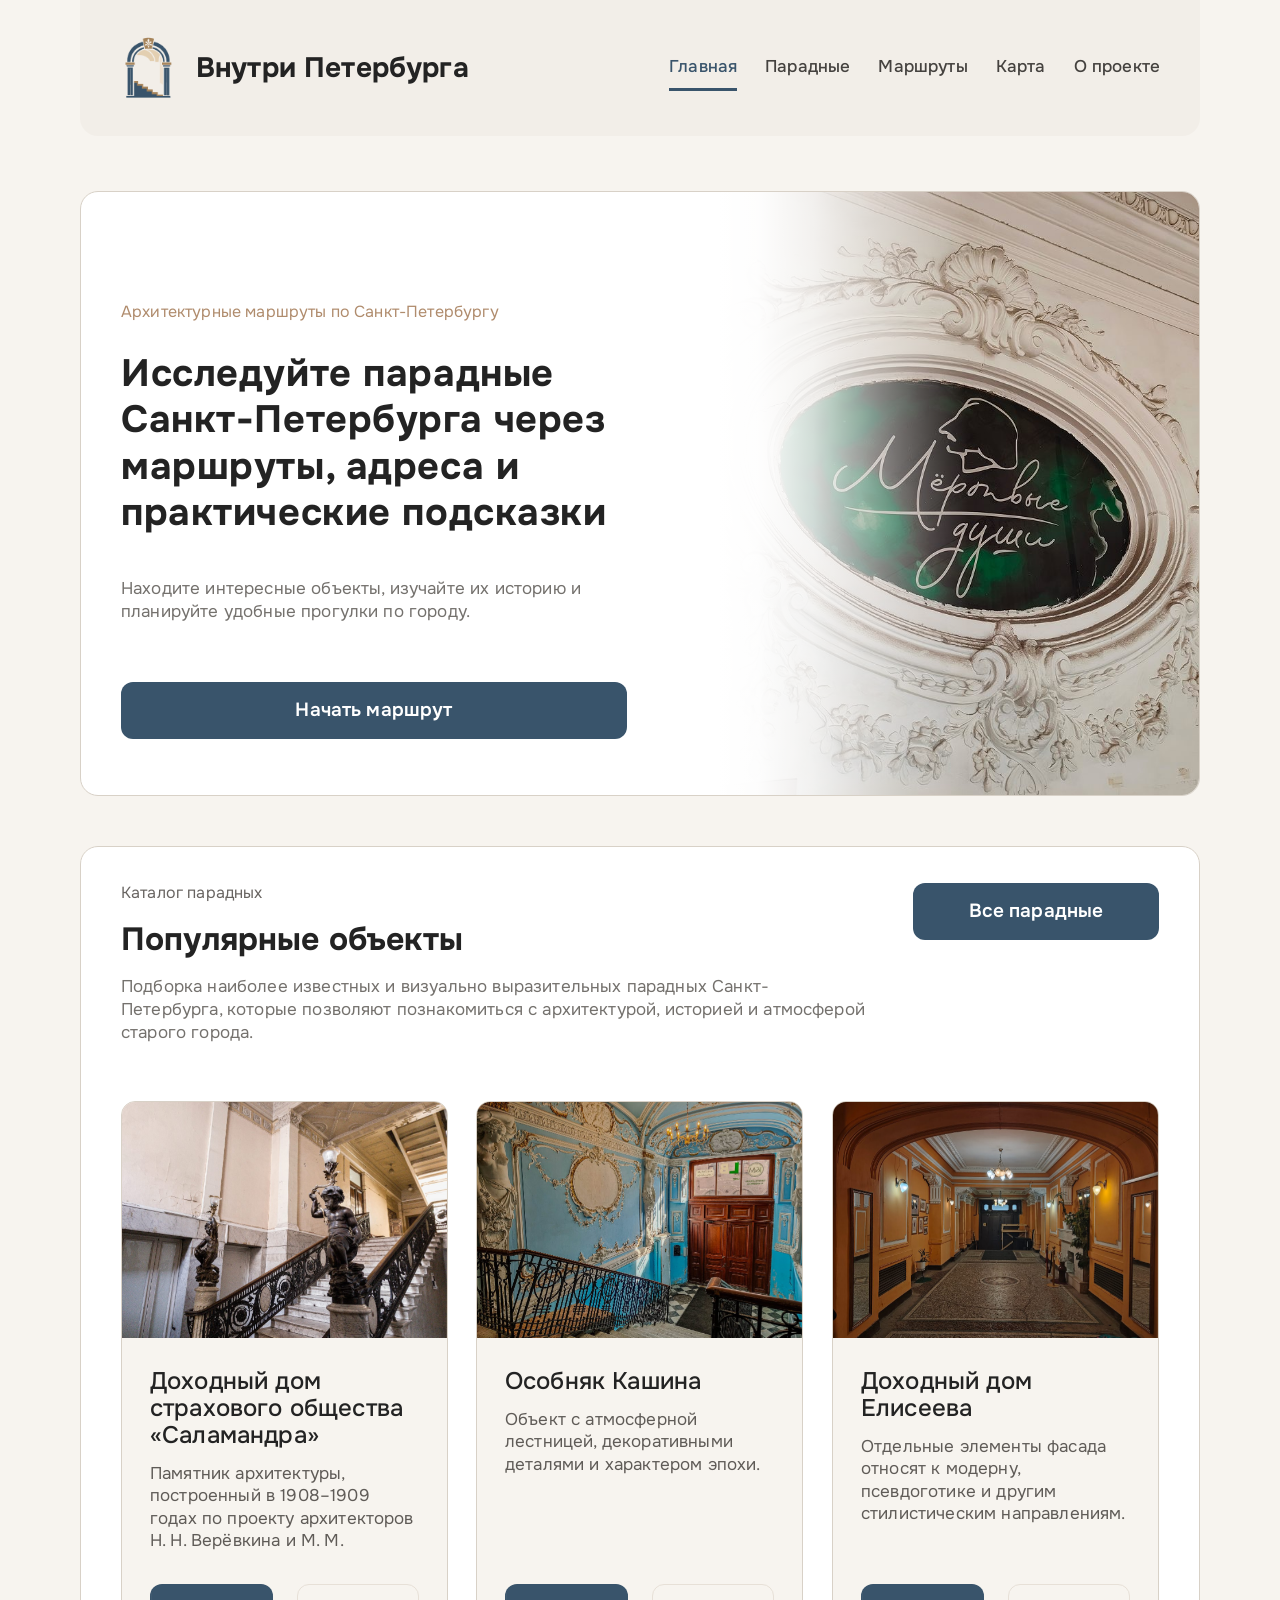
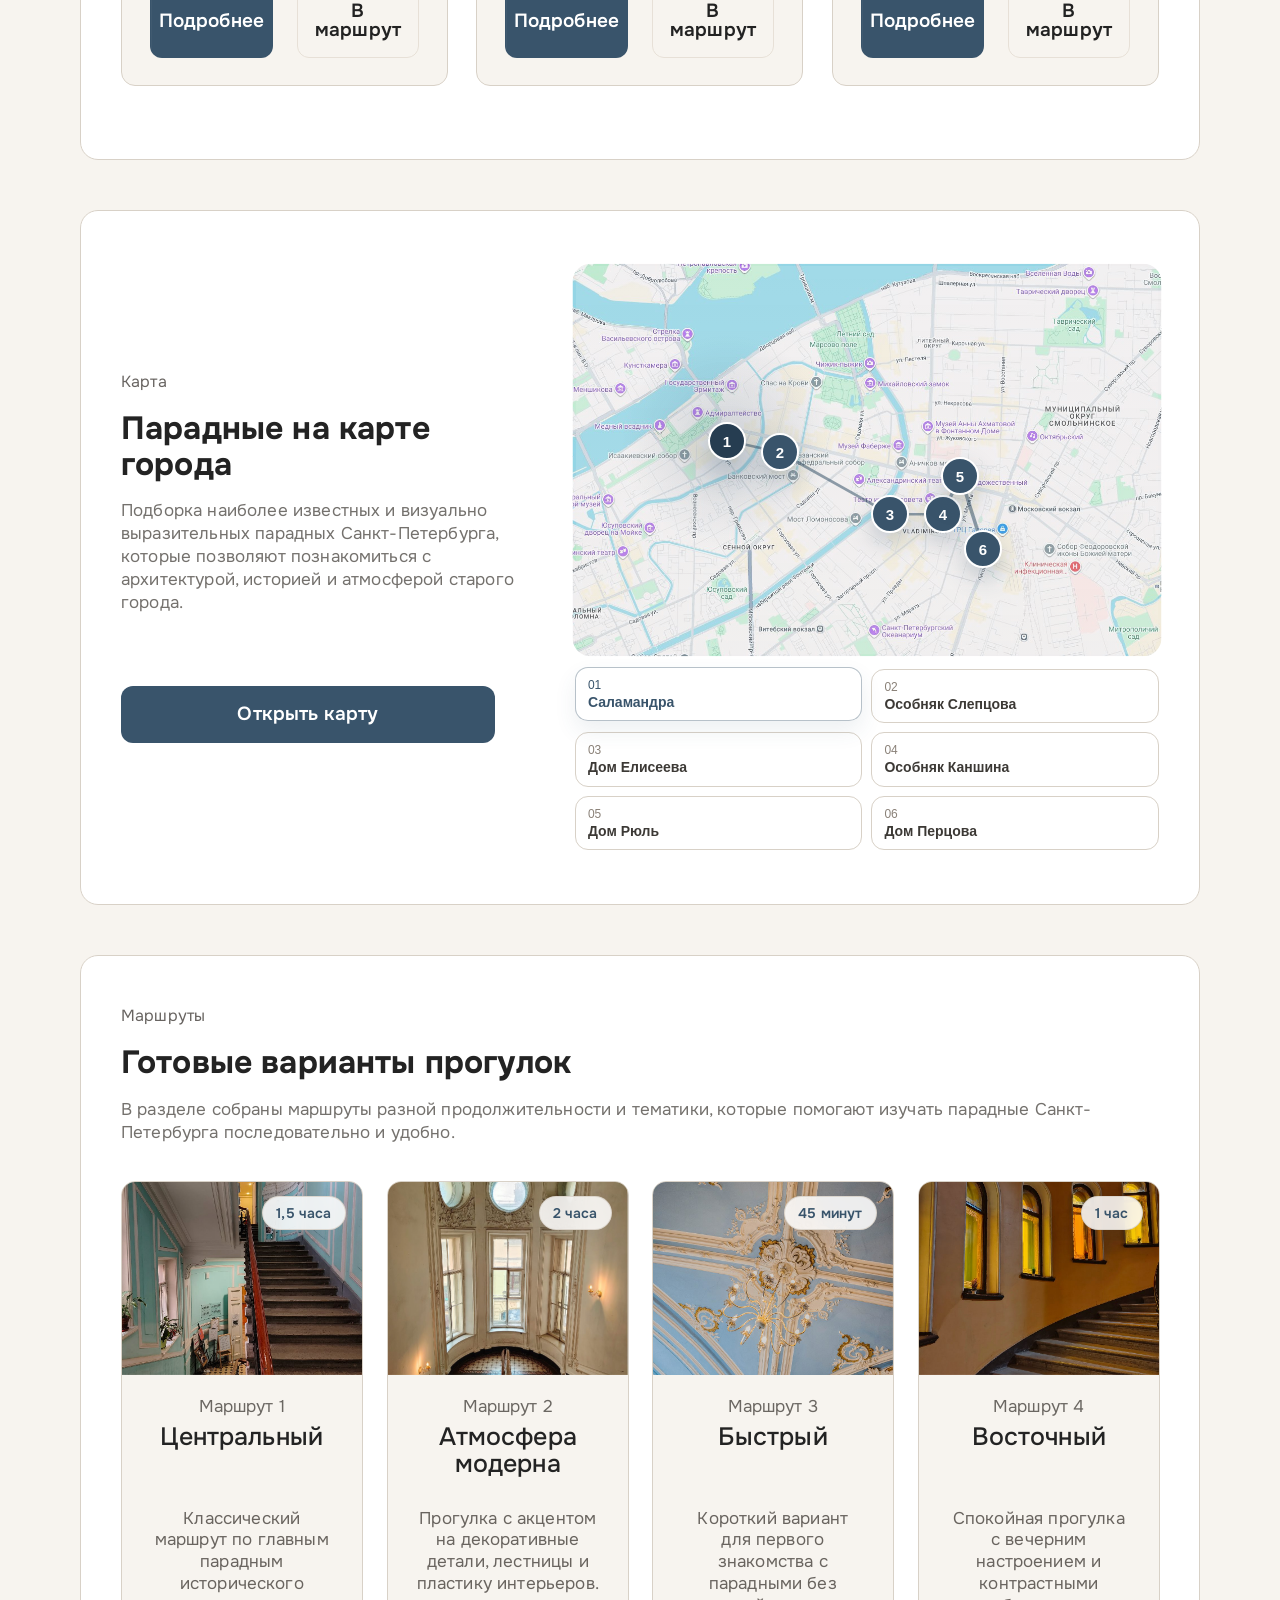
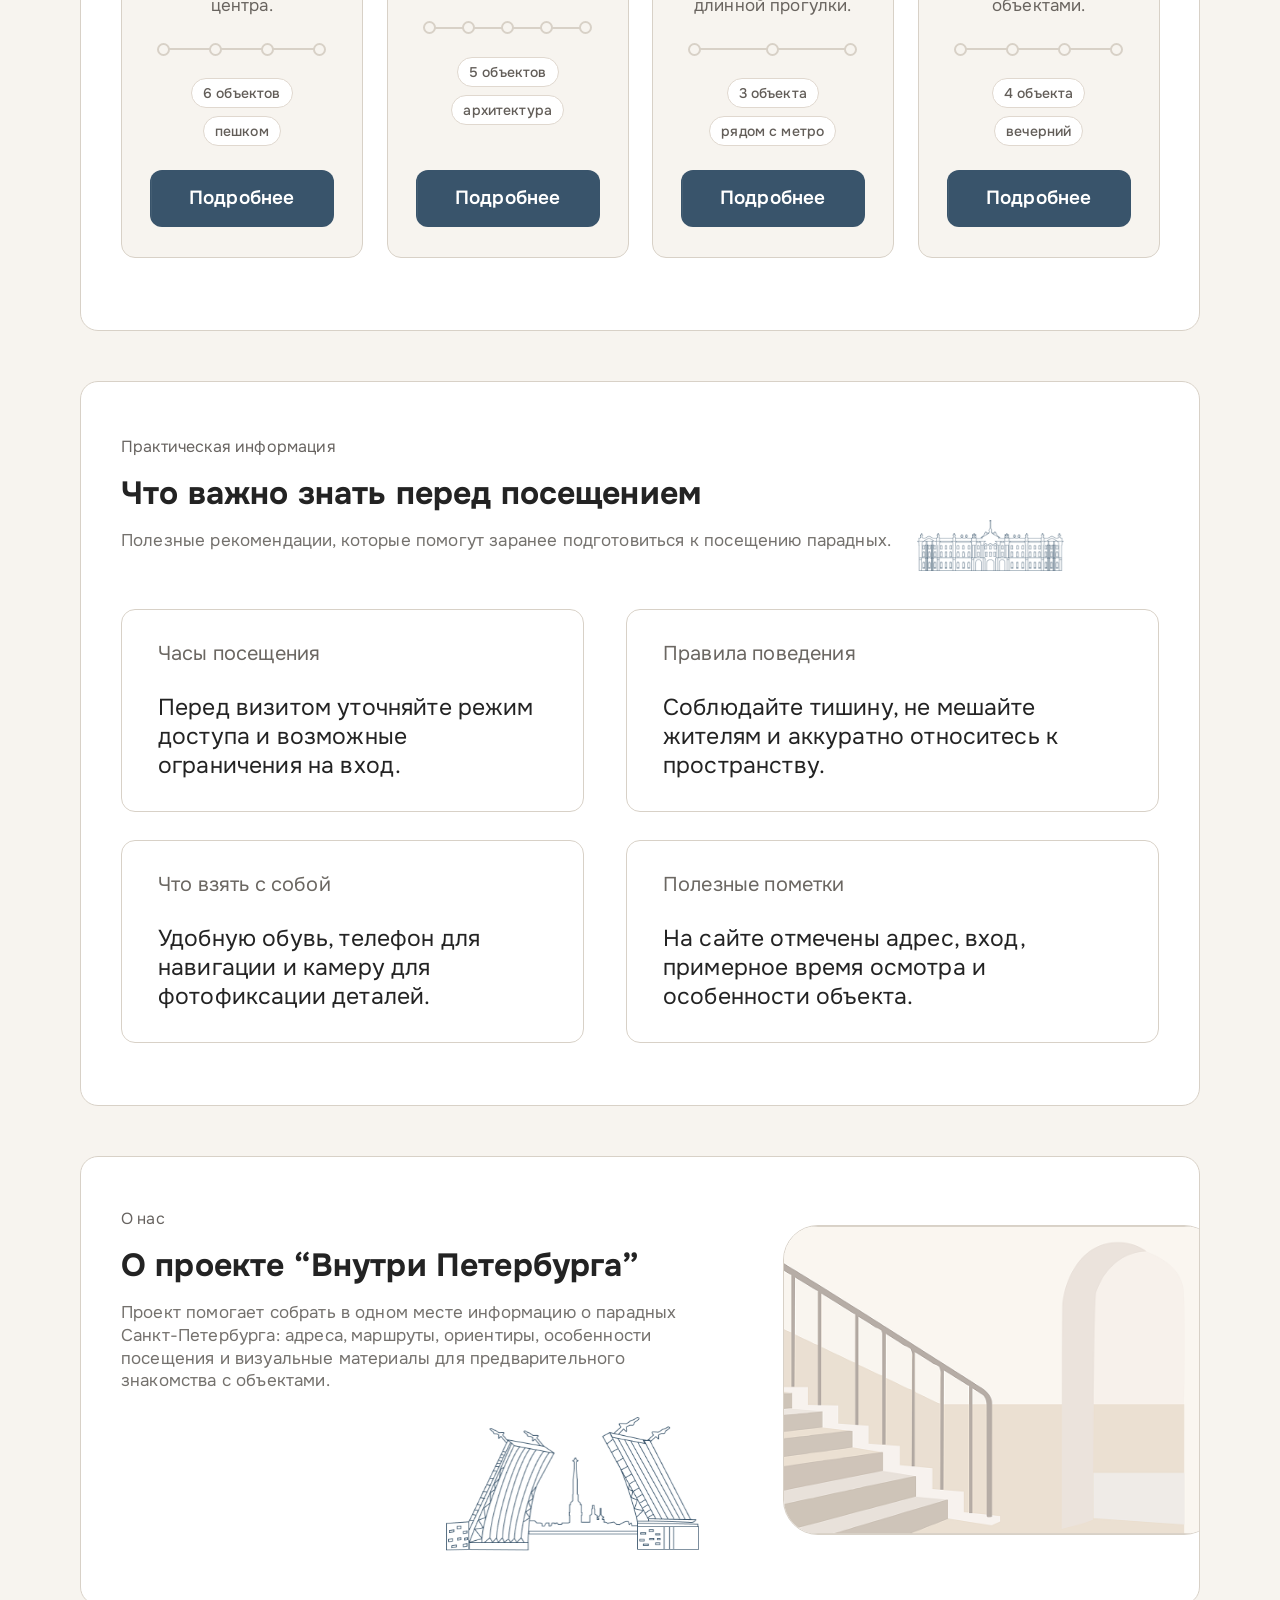
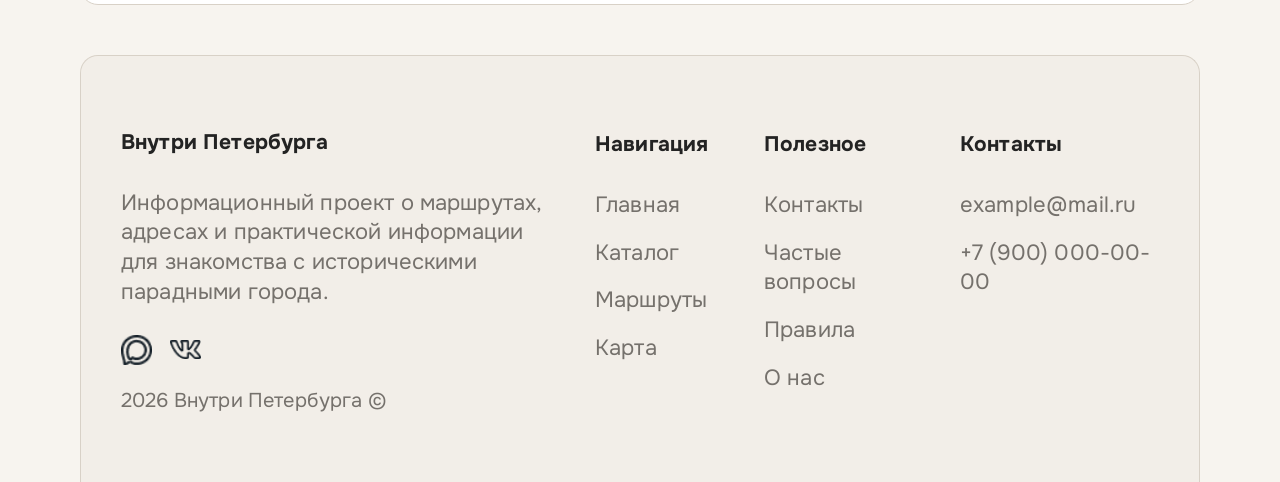
==== commit 58db3597: "Add files via upload" ====
--- a/index.html
+++ b/index.html
@@ -61,7 +61,7 @@
 
       <div class="object-grid">
         <article class="object-card">
-          <img class="card-photo" src="img/1_1_block.png" alt="Доходный дом Саламандра" />
+          <img class="card-photo" src="img/1_1_block.jpg" alt="Доходный дом Саламандра" />
           <div class="object-card-body">
             <h3>Доходный дом страхового общества «Саламандра»</h3>
             <p>Памятник архитектуры, построенный в 1908–1909 годах по проекту архитекторов Н. Н. Верёвкина и М. М.</p>
@@ -73,7 +73,7 @@
         </article>
 
         <article class="object-card">
-          <img class="card-photo" src="img/1_2_block.png" alt="Особняк Кашина" />
+          <img class="card-photo" src="img/1_2_block.jpg" alt="Особняк Кашина" />
           <div class="object-card-body">
             <h3>Особняк Кашина</h3>
             <p>Объект с атмосферной лестницей, декоративными деталями и характером эпохи.</p>
@@ -85,7 +85,7 @@
         </article>
 
         <article class="object-card">
-          <img class="card-photo" src="img/1_3_block.png" alt="Доходный дом Елисеева" />
+          <img class="card-photo" src="img/1_3_block.jpg" alt="Доходный дом Елисеева" />
           <div class="object-card-body">
             <h3>Доходный дом Елисеева</h3>
             <p>Отдельные элементы фасада относят к модерну, псевдоготике и другим стилистическим направлениям.</p>
@@ -104,12 +104,11 @@
         <h2>Парадные на карте города</h2>
         <p class="section-description">Подборка наиболее известных и визуально выразительных парадных Санкт-Петербурга, которые позволяют познакомиться с архитектурой, историей и атмосферой старого города.</p>
         <a class="button button-primary wide-button" href="#">Открыть карту</a>
-        <img class="map-house" src="img/map_big_house.png" alt="" />
       </div>
 
       <div class="interactive-map" data-interactive-map>
         <div class="map-canvas" aria-label="Интерактивная карта парадных Санкт-Петербурга">
-          <img class="map-bg" src="img/map_info.png" alt="Карта Санкт-Петербурга с отмеченными парадными" />
+          <img class="map-bg" src="img/map_info.jpg" alt="Карта Санкт-Петербурга с отмеченными парадными" />
 
           <svg class="map-route-line" viewBox="0 0 100 100" preserveAspectRatio="none" aria-hidden="true">
             <polyline points="26,45 35,48 54,64 63,64 66,54 70,73"></polyline>
@@ -136,7 +135,7 @@
 
           <article class="map-popup" data-map-popup style="--popup-x: 18%; --popup-y: 38%;">
             <button class="map-popup-close" type="button" aria-label="Закрыть карточку">×</button>
-            <img class="map-popup-img" src="img/1_1_block.png" alt="" data-popup-img />
+            <img class="map-popup-img" src="img/1_1_block.jpg" alt="" data-popup-img />
             <div class="map-popup-content">
               <p class="map-popup-tag" data-popup-tag>Объект 1</p>
               <h3 data-popup-title>Доходный дом страхового общества «Саламандра»</h3>
@@ -190,7 +189,7 @@
       <div class="routes-grid">
         <article class="route-card route-card-enhanced">
           <div class="route-media">
-            <img class="route-photo" src="img/2_1_block.png" alt="Маршрут Центральный" />
+            <img class="route-photo" src="img/2_1_block.jpg" alt="Маршрут Центральный" />
             <span class="route-badge">1,5 часа</span>
           </div>
           <div class="route-body">
@@ -210,7 +209,7 @@
 
         <article class="route-card route-card-enhanced">
           <div class="route-media">
-            <img class="route-photo" src="img/2_2_block.png" alt="Маршрут Атмосфера модерна" />
+            <img class="route-photo" src="img/2_2_block.jpg" alt="Маршрут Атмосфера модерна" />
             <span class="route-badge">2 часа</span>
           </div>
           <div class="route-body">
@@ -230,7 +229,7 @@
 
         <article class="route-card route-card-enhanced">
           <div class="route-media">
-            <img class="route-photo" src="img/2_3_block.png" alt="Маршрут Быстрый" />
+            <img class="route-photo" src="img/2_3_block.jpg" alt="Маршрут Быстрый" />
             <span class="route-badge">45 минут</span>
           </div>
           <div class="route-body">
@@ -250,7 +249,7 @@
 
         <article class="route-card route-card-enhanced">
           <div class="route-media">
-            <img class="route-photo" src="img/2_4_block.png" alt="Маршрут Восточный" />
+            <img class="route-photo" src="img/2_4_block.jpg" alt="Маршрут Восточный" />
             <span class="route-badge">1 час</span>
           </div>
           <div class="route-body">
--- a/style.css
+++ b/style.css
@@ -265,7 +265,7 @@
 .hero-visual {
   min-height: 614px;
   position: relative;
-  background-image: url("img/Hero.png");
+  background-image: url("img/Hero.jpg");
   background-position: center right;
   background-size: cover;
 }
@@ -380,7 +380,7 @@
   min-height: 330px;
   border: 1px solid var(--border);
   border-radius: var(--radius-lg);
-  background-image: url("img/map_info.png");
+  background-image: url("img/map_info.jpg");
 }
 
 .map-content > :not(.map-house) {
@@ -418,7 +418,7 @@
 }
 
 .route-central {
-  background-image: url("img/Hero.png");
+  background-image: url("img/Hero.jpg");
 }
 
 .route-body {
@@ -2226,7 +2226,7 @@
   min-height: 374px;
   background-image:
     linear-gradient(90deg, #FFFFFF 0%, rgba(255,255,255,0.92) 20%, rgba(255,255,255,0.38) 47%, rgba(255,255,255,0) 70%),
-    url("img/catalog_hero.png");
+    url("img/catalog_hero.jpg");
   background-size: cover;
   background-position: center right;
 }
@@ -2550,7 +2550,7 @@
   .catalog-hero-visual {
     min-height: 250px;
     order: -1;
-    background-image: url("img/catalog_hero.png");
+    background-image: url("img/catalog_hero.jpg");
   }
 
   .catalog-filter,
@@ -2720,7 +2720,7 @@
   min-height: 430px;
   background-image:
     linear-gradient(90deg, #FFFFFF 0%, rgba(255,255,255,0.9) 24%, rgba(255,255,255,0.36) 53%, rgba(255,255,255,0) 77%),
-    url("img/gallery-21.png");
+    url("img/gallery-21.jpg");
   background-size: cover;
   background-position: center right;
 }
@@ -3071,7 +3071,7 @@
   .detail-hero-visual {
     min-height: 280px;
     order: -1;
-    background-image: url("img/gallery-21.png");
+    background-image: url("img/gallery-21.jpg");
   }
 
   .detail-tags {
@@ -3213,14 +3213,14 @@
 .detail-hero-visual {
   background-image:
     linear-gradient(90deg, #FFFFFF 0%, rgba(255,255,255,0.9) 24%, rgba(255,255,255,0.36) 53%, rgba(255,255,255,0) 77%),
-    url("img/gallery-21.png") !important;
+    url("img/gallery-21.jpg") !important;
   background-size: cover;
   background-position: center right;
 }
 
 @media (max-width: 980px) {
   .detail-hero-visual {
-    background-image: url("img/gallery-21.png") !important;
+    background-image: url("img/gallery-21.jpg") !important;
   }
 }
 
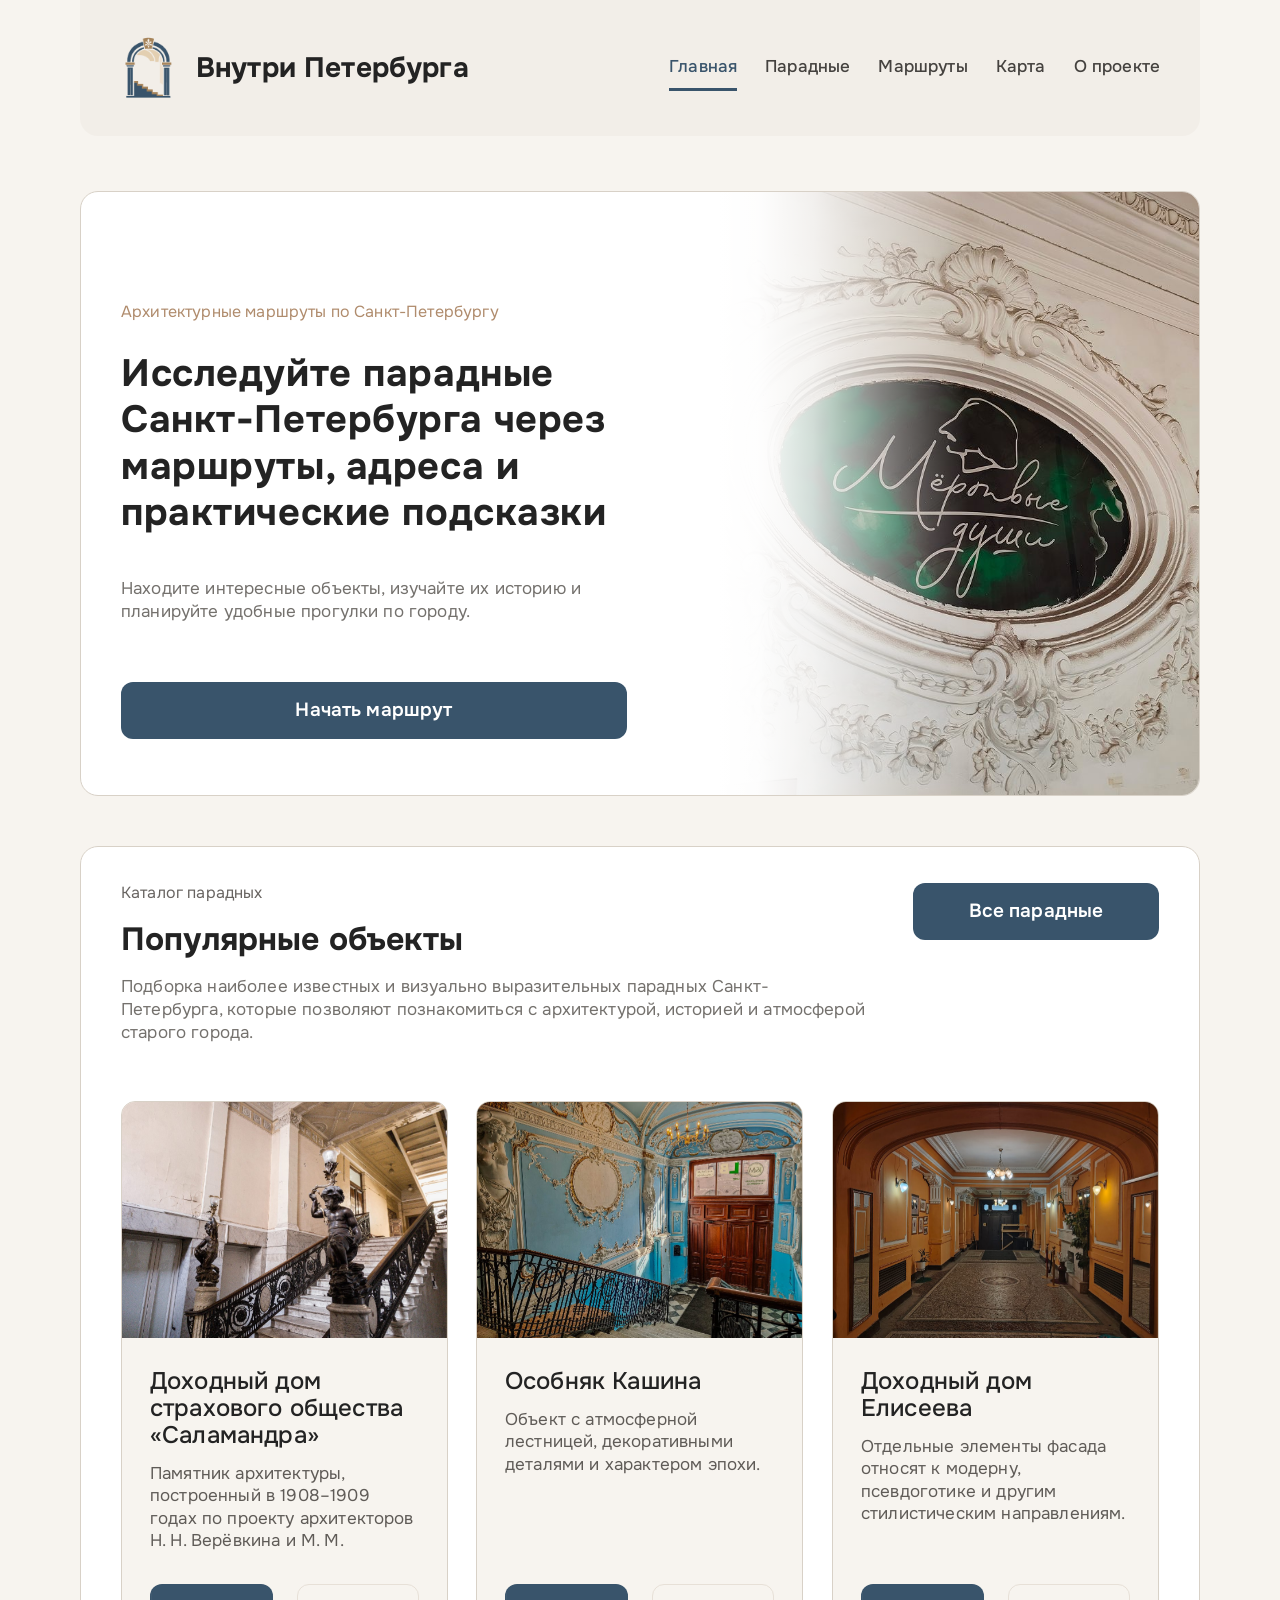
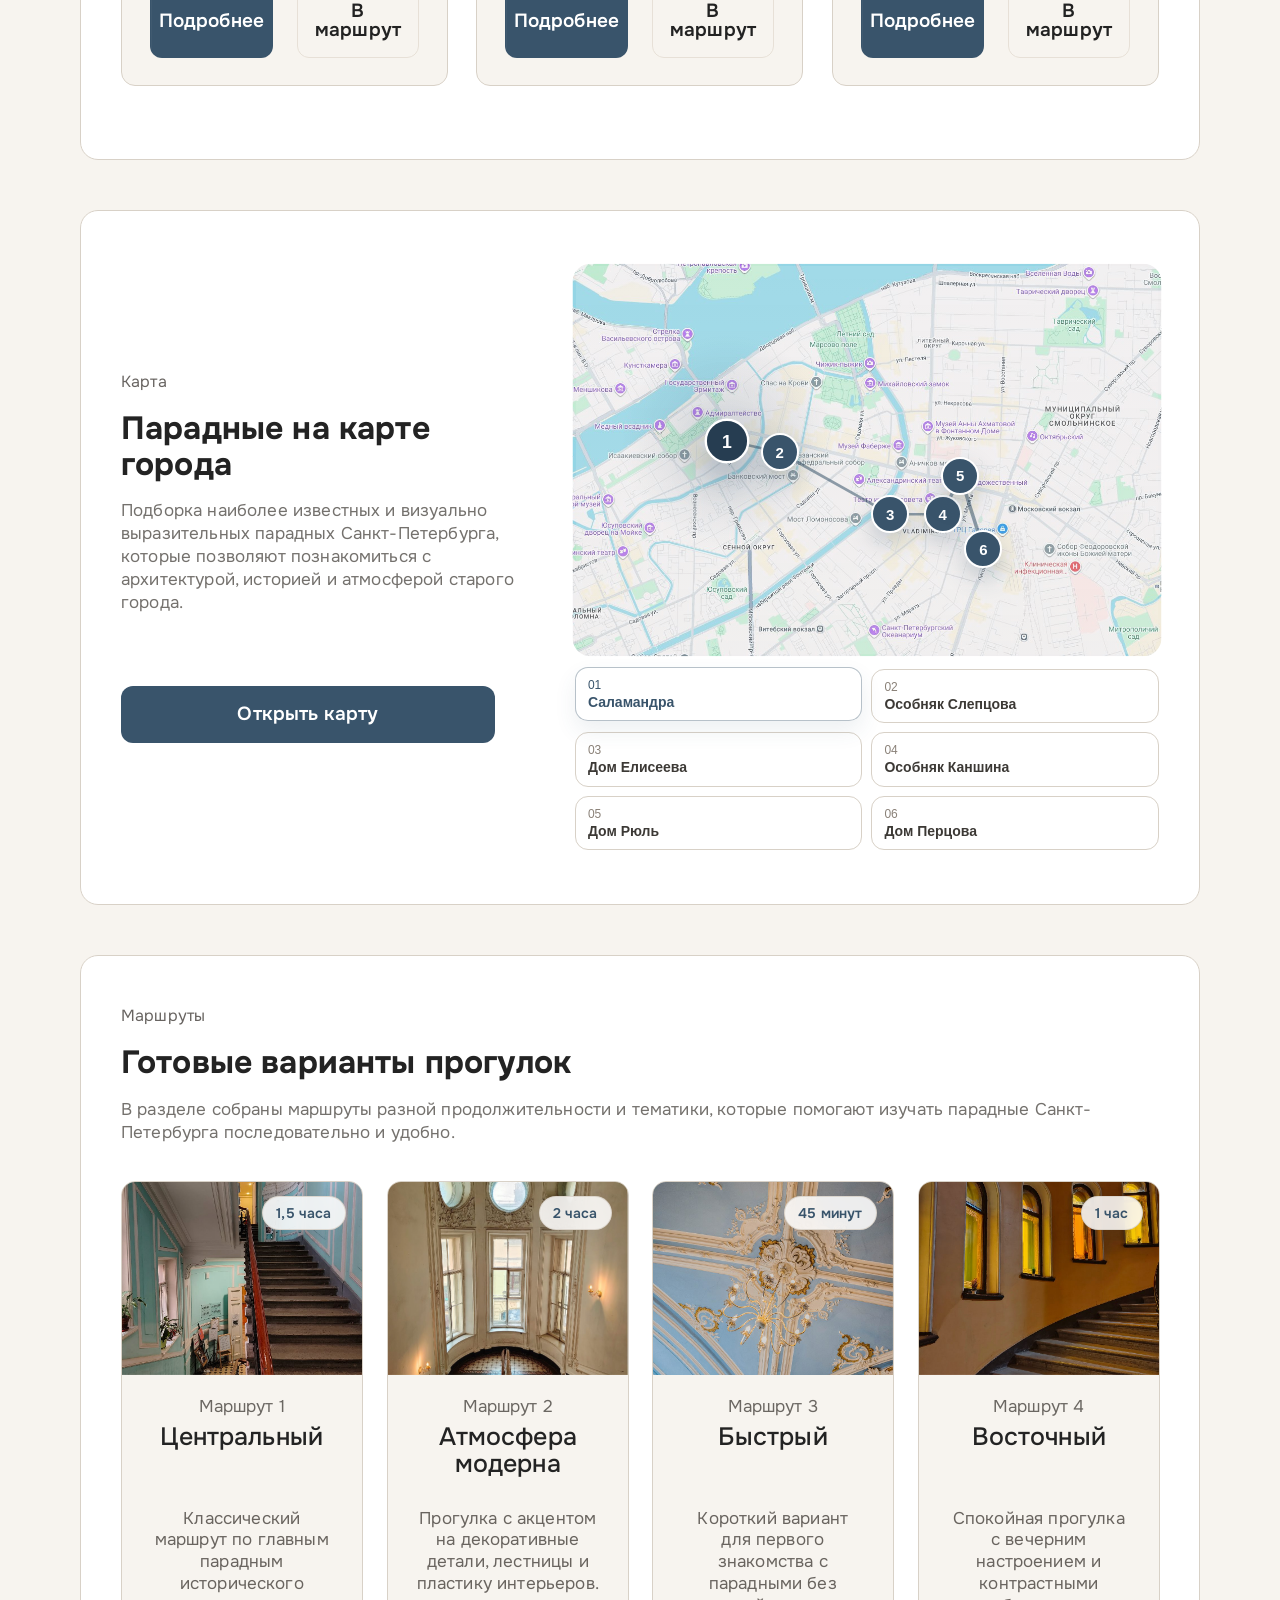
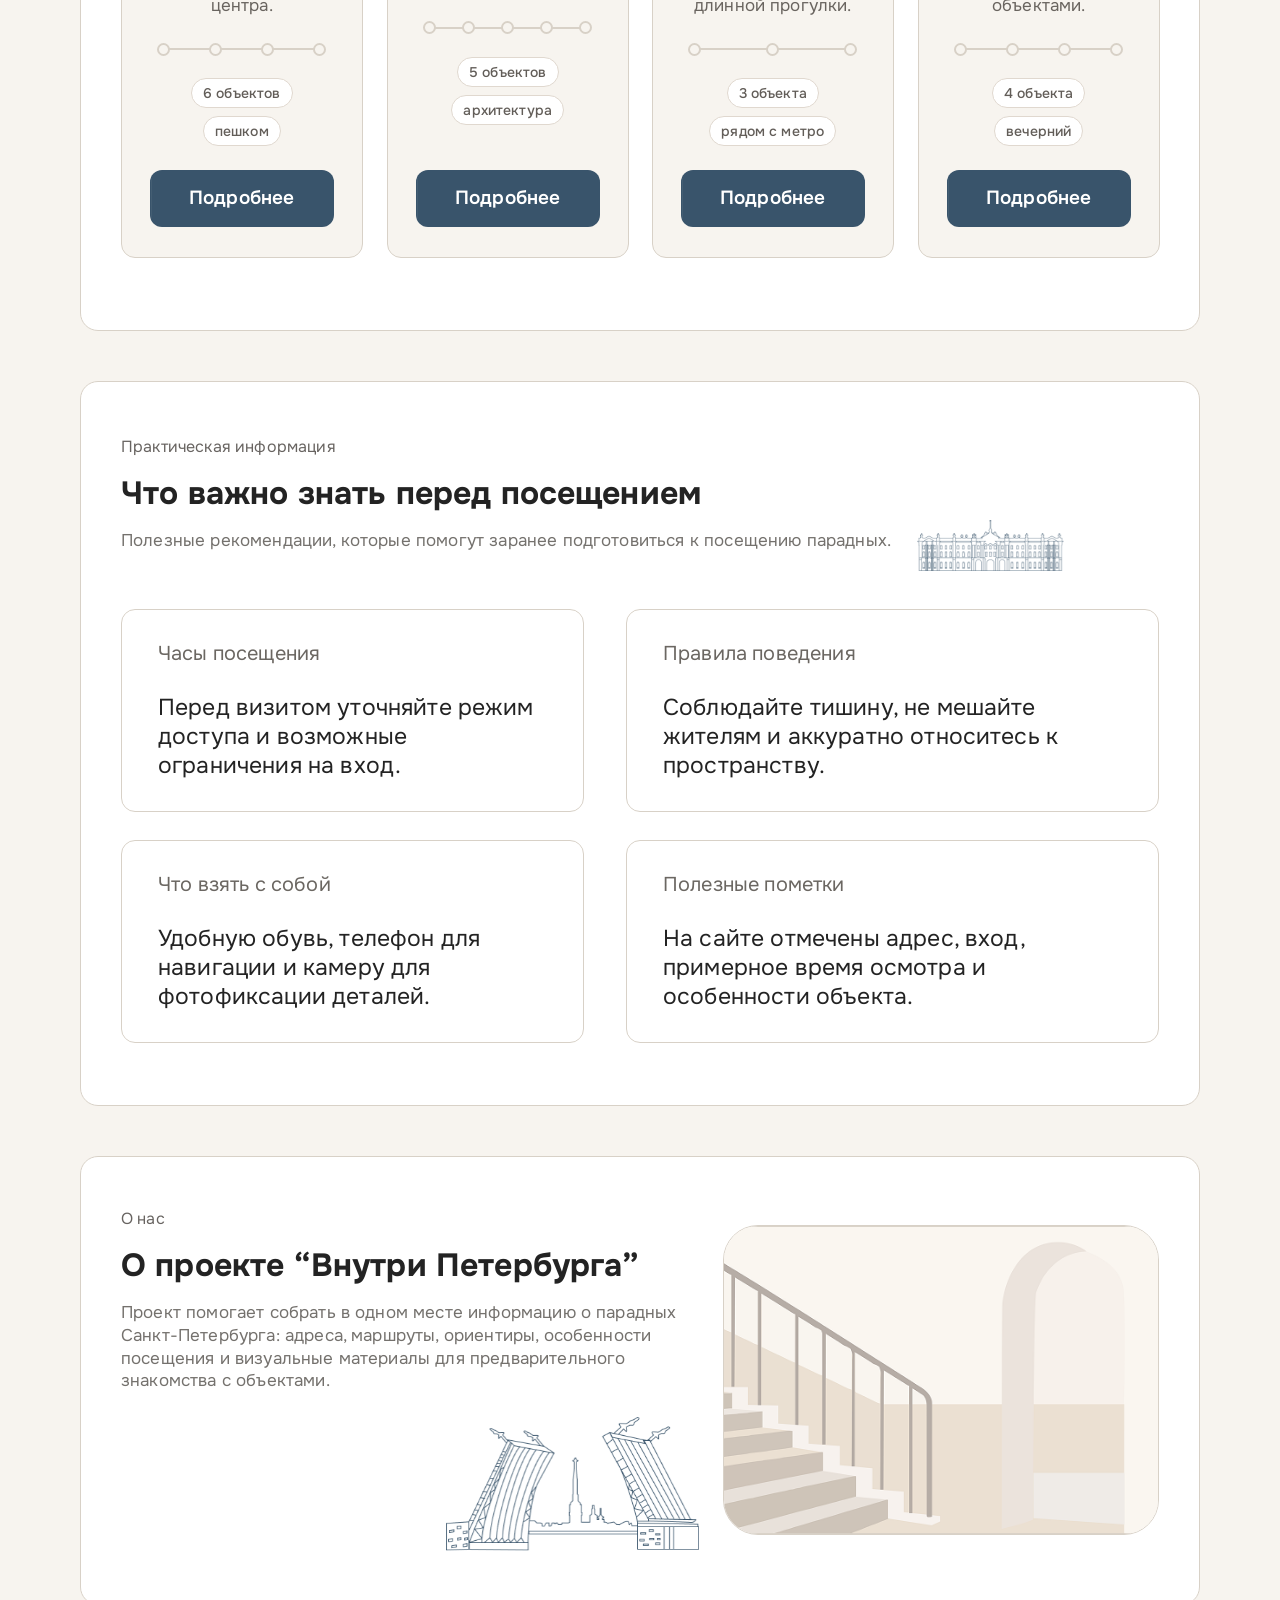
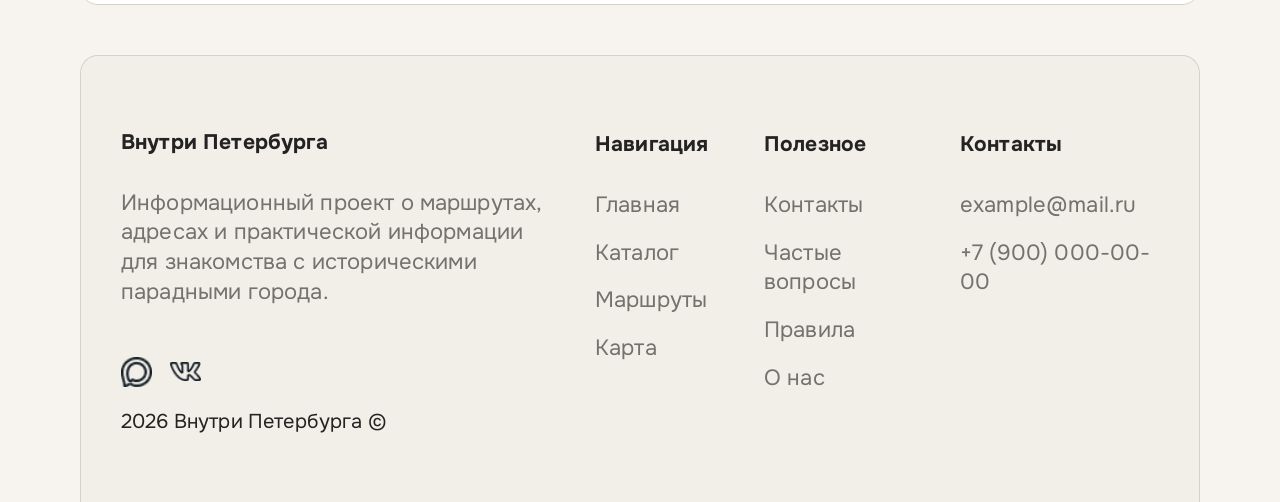
==== commit f1642bf2: "Add files via upload" ====
--- a/index.html
+++ b/index.html
@@ -319,6 +319,25 @@
       <div class="footer-about">
         <h2>Внутри Петербурга</h2>
         <p>Информационный проект о маршрутах, адресах и практической информации для знакомства с историческими парадными города.</p>
+      </div>
+
+      <div class="footer-column footer-column-nav">
+        <h3>Навигация</h3>
+        <a href="#top">Главная</a>
+        <a href="catalog.html">Каталог</a>
+        <a href="#routes">Маршруты</a>
+        <a href="#map">Карта</a>
+      </div>
+
+      <div class="footer-column footer-column-useful">
+        <h3>Полезное</h3>
+        <a href="#">Контакты</a>
+        <a href="#">Частые вопросы</a>
+        <a href="#">Правила</a>
+        <a href="#about">О нас</a>
+      </div>
+
+      <div class="footer-meta">
         <div class="socials" aria-label="Социальные сети">
           <a href="#" aria-label="MAX">
             <img src="img/max.png" alt="" />
@@ -330,23 +349,7 @@
         <p class="copyright">2026 Внутри Петербурга ©</p>
       </div>
 
-      <div class="footer-column">
-        <h3>Навигация</h3>
-        <a href="#top">Главная</a>
-        <a href="catalog.html">Каталог</a>
-        <a href="#routes">Маршруты</a>
-        <a href="#map">Карта</a>
-      </div>
-
-      <div class="footer-column">
-        <h3>Полезное</h3>
-        <a href="#">Контакты</a>
-        <a href="#">Частые вопросы</a>
-        <a href="#">Правила</a>
-        <a href="#about">О нас</a>
-      </div>
-
-      <div class="footer-column">
+      <div class="footer-column footer-column-contacts">
         <h3>Контакты</h3>
         <a href="mailto:example@mail.ru">example@mail.ru</a>
         <a href="tel:+79000000000">+7 (900) 000-00-00</a>
--- a/style.css
+++ b/style.css
@@ -375,27 +375,9 @@
   margin-top: 54px;
 }
 
-.map-visual {
-  width: 100%;
-  min-height: 330px;
-  border: 1px solid var(--border);
-  border-radius: var(--radius-lg);
-  background-image: url("img/map_info.jpg");
-}
-
-.map-content > :not(.map-house) {
+.map-content > * {
   position: relative;
   z-index: 1;
-}
-
-.map-house {
-  position: absolute;
-  right: 0;
-  bottom: 6px;
-  width: min(36%, 300px);
-  height: auto;
-  opacity: 0.88;
-  z-index: 0;
 }
 
 .routes-section {
@@ -415,10 +397,6 @@
 
 .route-photo {
   height: 193px;
-}
-
-.route-central {
-  background-image: url("img/Hero.jpg");
 }
 
 .route-body {
@@ -502,7 +480,7 @@
   padding: 52px 72px;
   display: grid;
   grid-template-columns: 58% 42%;
-  gap: 60px;
+  gap: 0px;
   align-items: center;
 }
 
@@ -547,7 +525,36 @@
 .footer-grid {
   display: grid;
   grid-template-columns: 1.6fr 0.45fr 0.55fr 0.75fr;
-  gap: 90px;
+  column-gap: 90px;
+  row-gap: 0;
+  align-items: start;
+}
+
+.footer-about {
+  grid-column: 1;
+  grid-row: 1;
+}
+
+.footer-meta {
+  grid-column: 1;
+  grid-row: 2;
+  margin-top: 27px;
+}
+
+.footer-column {
+  grid-row: 1 / span 2;
+}
+
+.footer-column-nav {
+  grid-column: 2;
+}
+
+.footer-column-useful {
+  grid-column: 3;
+}
+
+.footer-column-contacts {
+  grid-column: 4;
 }
 
 .footer-about h2,
@@ -576,7 +583,7 @@
 .socials {
   display: flex;
   gap: 18px;
-  margin: 27px 0 22px;
+  margin: 0 0 22px;
 }
 
 .socials a {
@@ -650,7 +657,8 @@
   }
 
   .footer-grid {
-    gap: 50px;
+    column-gap: 50px;
+    row-gap: 0;
   }
 }
 
@@ -782,11 +790,6 @@
     min-height: auto;
   }
 
-  .map-visual {
-    min-height: 265px;
-  }
-
-  .map-house,
   .faq-vector {
     display: none;
   }
@@ -806,9 +809,10 @@
 
   .about-bridge {
     margin-top: 18px;
-    margin-left: 0;
+    margin-left: auto;
     margin-right: auto;
-    width: min(60%, 300px);
+    width: min(72%, 300px);
+    align-self: center;
   }
 
   .about-visual-img {
@@ -816,12 +820,41 @@
   }
 
   .footer-grid {
-    grid-template-columns: repeat(2, 1fr);
-    gap: 36px;
+    grid-template-columns: repeat(2, minmax(0, 1fr));
+    column-gap: 36px;
+    row-gap: 36px;
   }
 
   .footer-about {
     grid-column: 1 / -1;
+    grid-row: auto;
+    order: 1;
+  }
+
+  .footer-column {
+    grid-row: auto;
+  }
+
+  .footer-column-nav {
+    grid-column: auto;
+    order: 2;
+  }
+
+  .footer-column-useful {
+    grid-column: auto;
+    order: 3;
+  }
+
+  .footer-column-contacts {
+    grid-column: 1 / -1;
+    order: 4;
+  }
+
+  .footer-meta {
+    grid-column: 1 / -1;
+    grid-row: auto;
+    order: 5;
+    margin-top: 0;
   }
 }
 
@@ -878,8 +911,7 @@
     padding: 26px 18px;
   }
 
-  .hero-visual,
-  .map-visual {
+  .hero-visual {
     min-height: 220px;
   }
 
@@ -909,17 +941,57 @@
   }
 
   .footer-grid {
-    grid-template-columns: 1fr;
-  }
-
-  .footer-about h2,
+    grid-template-columns: repeat(2, minmax(0, 1fr));
+    column-gap: 24px;
+    row-gap: 32px;
+    align-items: start;
+  }
+
+  .footer-about {
+    grid-column: 1 / -1;
+  }
+
+  .footer-column-contacts {
+    grid-column: 1 / -1;
+  }
+
+  .footer-about h2 {
+    margin-bottom: 16px;
+    font-size: 21px;
+  }
+
   .footer-column h3 {
-    margin-bottom: 18px;
+    margin: 0 0 16px;
+    font-size: 19px;
+    line-height: 1.15;
   }
 
   .footer-about p,
   .footer-column a {
-    font-size: 18px;
+    font-size: 17px;
+    line-height: 1.35;
+  }
+
+  .footer-about p {
+    margin: 0;
+  }
+
+  .footer-column a {
+    margin-bottom: 12px;
+  }
+
+  .footer-column a:last-child {
+    margin-bottom: 0;
+  }
+
+  .socials {
+    gap: 16px;
+    margin: 0 0 12px;
+  }
+
+  .copyright {
+    font-size: 17px !important;
+    line-height: 1.3;
   }
 }
 
@@ -929,11 +1001,6 @@
     width: 78%;
   }
 }
-
-
-/* =========================
-   Motion layer
-   ========================= */
 
 .scroll-progress {
   position: fixed;
@@ -1178,7 +1245,6 @@
   transform: translateY(-11px) rotate(-45deg);
 }
 
-.map-house,
 .faq-vector,
 .about-bridge {
   animation: softFloat 6.5s ease-in-out infinite;
@@ -1202,12 +1268,10 @@
   }
 }
 
-.map-visual,
 .about-visual-img {
   transition: transform 0.55s ease, box-shadow 0.55s ease, border-color 0.55s ease;
 }
 
-.map-visual:hover,
 .about-visual-img:hover {
   transform: translateY(-5px) scale(1.01);
   border-color: rgba(57, 84, 107, 0.28);
@@ -1248,10 +1312,6 @@
   }
 }
 
-
-/* =========================
-   Interactive map
-   ========================= */
 
 .map-section {
   grid-template-columns: minmax(410px, 0.82fr) minmax(620px, 1.18fr);
@@ -1336,8 +1396,8 @@
   background: var(--accent);
   color: #FFFFFF;
   box-shadow: 0 10px 22px rgba(57, 84, 107, 0.25);
-  transform: translate(-50%, -50%) scale(0);
-  opacity: 0;
+  transform: translate(-50%, -50%) scale(1);
+  opacity: 1;
   cursor: pointer;
   transition:
     transform 0.26s ease,
@@ -1346,8 +1406,7 @@
 }
 
 .map-canvas.is-line-visible .map-marker {
-  animation: markerPop 0.52s cubic-bezier(.2,.9,.2,1.4) forwards;
-  animation-delay: calc(var(--marker-index, 0) * 90ms);
+  transition-delay: calc(var(--marker-index, 0) * 90ms);
 }
 
 .map-marker:nth-of-type(1) { --marker-index: 1; }
@@ -1356,21 +1415,6 @@
 .map-marker:nth-of-type(4) { --marker-index: 4; }
 .map-marker:nth-of-type(5) { --marker-index: 5; }
 .map-marker:nth-of-type(6) { --marker-index: 6; }
-
-@keyframes markerPop {
-  0% {
-    opacity: 0;
-    transform: translate(-50%, -50%) scale(0);
-  }
-  72% {
-    opacity: 1;
-    transform: translate(-50%, -50%) scale(1.16);
-  }
-  100% {
-    opacity: 1;
-    transform: translate(-50%, -50%) scale(1);
-  }
-}
 
 .map-marker::before,
 .map-marker::after {
@@ -1418,6 +1462,7 @@
 .map-marker.is-active {
   background: #263D51;
   box-shadow: 0 14px 30px rgba(57, 84, 107, 0.34);
+  transition-delay: 0ms;
 }
 
 .map-marker:hover {
@@ -1730,7 +1775,6 @@
   .map-marker::before,
   .map-marker::after,
   .map-canvas.is-line-visible .map-route-line polyline,
-  .map-canvas.is-line-visible .map-marker,
   .map-popup.is-open {
     animation: none !important;
   }
@@ -1792,18 +1836,6 @@
     transform: translate(calc(-100% + 12%), calc(-100% - 16px)) scale(0.96);
   }
 }
-
-/* Левая декоративная иллюстрация в блоке карты теперь статичная */
-.map-house {
-  animation: none !important;
-  transform: none !important;
-}
-
-
-/* =========================
-   Popup over-page fix
-   ========================= */
-
 .section-card.map-section,
 .map-section,
 .interactive-map,
@@ -1939,6 +1971,7 @@
 .map-marker.is-preview:not(.is-active) {
   background: #496982;
   transform: translate(-50%, -50%) scale(1.08);
+  transition-delay: 0ms;
 }
 
 .map-list-item.is-preview:not(.is-active) {
@@ -1971,9 +2004,6 @@
 }
 
 
-/* =========================
-   Upgraded routes block
-   ========================= */
 
 .route-card-enhanced {
   background: #F7F4EF;
@@ -2185,10 +2215,6 @@
 }
 
 
-/* =========================
-   Catalog page
-   ========================= */
-
 .catalog-page {
   margin-top: 55px;
 }
@@ -2224,11 +2250,23 @@
 
 .catalog-hero-visual {
   min-height: 374px;
+  position: relative;
+  margin-left: -2px;
+  width: calc(100% + 2px);
   background-image:
     linear-gradient(90deg, #FFFFFF 0%, rgba(255,255,255,0.92) 20%, rgba(255,255,255,0.38) 47%, rgba(255,255,255,0) 70%),
     url("img/catalog_hero.jpg");
   background-size: cover;
   background-position: center right;
+}
+
+.catalog-hero-visual::before {
+  content: "";
+  position: absolute;
+  inset: 0 auto 0 -1px;
+  width: 34%;
+  pointer-events: none;
+  background: linear-gradient(90deg, #FFFFFF 0%, rgba(255,255,255,0.72) 48%, rgba(255,255,255,0) 100%);
 }
 
 .catalog-filter {
@@ -2550,7 +2588,13 @@
   .catalog-hero-visual {
     min-height: 250px;
     order: -1;
+    margin-left: 0;
+    width: 100%;
     background-image: url("img/catalog_hero.jpg");
+  }
+
+  .catalog-hero-visual::before {
+    display: none;
   }
 
   .catalog-filter,
@@ -2637,16 +2681,10 @@
   }
 }
 
-
-/* =========================
-   Footer social icons + catalog hero cleanup
-   ========================= */
-
 .catalog-hero.section-card {
   border: 0;
 }
 
-/* Иконки в футере теперь берутся из img/max.png и img/vk.png */
 .socials a {
   width: 31px;
   height: 31px;
@@ -2675,9 +2713,7 @@
 }
 
 
-/* =========================
-   Detail page
-   ========================= */
+
 
 .detail-page {
   margin-top: 55px;
@@ -2753,26 +2789,13 @@
 .detail-add-button,
 .detail-map-button,
 .detail-cta-button {
-  background: #B08C6D;
+  background: var(--accent);
   color: #FFFFFF;
 }
 
 .detail-add-button {
   min-width: 245px;
-}
-
-.detail-add-button.is-added {
-  background: var(--accent);
-}
-
-.detail-add-button::after {
-  content: "";
-  width: 13px;
-  height: 13px;
-  margin-left: 10px;
-  border: 2px solid currentColor;
-  border-radius: 50%;
-  box-shadow: inset 0 0 0 3px rgba(255,255,255,0.14);
+  gap: 10px;
 }
 
 .detail-layout {
@@ -2780,6 +2803,7 @@
   grid-template-columns: minmax(0, 1fr) 410px;
   gap: 30px;
   margin-top: 42px;
+  padding-bottom: 30px;
 }
 
 .detail-main,
@@ -2894,8 +2918,9 @@
 
 .gallery-grid {
   display: grid;
-  grid-template-columns: repeat(4, 1fr);
+  grid-template-columns: repeat(4, minmax(0, 1fr));
   gap: 18px;
+  transition: opacity 0.22s ease, transform 0.22s ease;
 }
 
 .gallery-item {
@@ -2986,12 +3011,49 @@
   display: none;
 }
 
-.gallery-lightbox img {
-  max-width: min(1120px, 86vw);
-  max-height: 82vh;
+.lightbox-figure {
+  width: min(1120px, 86vw);
+  margin: 0;
+  display: grid;
+  justify-items: center;
+  gap: 16px;
+}
+
+.lightbox-figure img {
+  max-width: 100%;
+  max-height: calc(82vh - 78px);
   border-radius: 18px;
   object-fit: contain;
   box-shadow: 0 30px 80px rgba(0,0,0,0.34);
+}
+
+.lightbox-caption {
+  max-width: min(720px, 100%);
+  padding: 13px 20px;
+  border: 1px solid rgba(255,255,255,0.16);
+  border-radius: 14px;
+  background: rgba(33, 31, 29, 0.54);
+  color: #FFFFFF;
+  text-align: center;
+  backdrop-filter: blur(10px);
+}
+
+.lightbox-caption strong,
+.lightbox-caption span {
+  display: block;
+}
+
+.lightbox-caption strong {
+  font-size: 20px;
+  line-height: 1.2;
+  font-weight: 600;
+}
+
+.lightbox-caption span {
+  margin-top: 4px;
+  color: rgba(255,255,255,0.74);
+  font-size: 15px;
+  line-height: 1.25;
 }
 
 .lightbox-close,
@@ -3051,7 +3113,7 @@
   }
 
   .gallery-grid {
-    grid-template-columns: repeat(3, 1fr);
+    grid-template-columns: repeat(3, minmax(0, 1fr));
   }
 
   .feature-pills span {
@@ -3092,7 +3154,11 @@
   }
 
   .gallery-grid {
-    grid-template-columns: repeat(2, 1fr);
+    grid-template-columns: repeat(3, minmax(0, 1fr));
+  }
+
+  .gallery-item {
+    height: 155px;
   }
 
   .detail-cta {
@@ -3134,7 +3200,7 @@
   }
 
   .gallery-grid {
-    grid-template-columns: 1fr 1fr;
+    grid-template-columns: repeat(2, minmax(0, 1fr));
     gap: 10px;
   }
 
@@ -3148,6 +3214,28 @@
 
   .gallery-lightbox {
     padding: 20px;
+  }
+
+  .lightbox-figure {
+    width: min(100%, 86vw);
+    gap: 12px;
+  }
+
+  .lightbox-figure img {
+    max-height: calc(78vh - 86px);
+    border-radius: 14px;
+  }
+
+  .lightbox-caption {
+    padding: 11px 14px;
+  }
+
+  .lightbox-caption strong {
+    font-size: 17px;
+  }
+
+  .lightbox-caption span {
+    font-size: 13px;
   }
 
   .lightbox-arrow {
@@ -3165,31 +3253,6 @@
   }
 }
 
-
-/* =========================
-   Detail page blue accent fix
-   ========================= */
-
-/* На детальной странице используем только основной синий акцент */
-.detail-add-button,
-.detail-map-button,
-.detail-cta-button {
-  background: var(--accent) !important;
-  color: #FFFFFF;
-}
-
-.detail-add-button.is-added {
-  background: var(--accent) !important;
-}
-
-/* В кнопке "Добавить в маршрут" используем point.png вместо декоративного кружка */
-.detail-add-button::after {
-  display: none !important;
-}
-
-.detail-add-button {
-  gap: 10px;
-}
 
 .detail-add-button::before {
   content: "";
@@ -3209,25 +3272,6 @@
   order: 1;
 }
 
-/* Подстраховка, чтобы hero точно показывал нужную фотографию */
-.detail-hero-visual {
-  background-image:
-    linear-gradient(90deg, #FFFFFF 0%, rgba(255,255,255,0.9) 24%, rgba(255,255,255,0.36) 53%, rgba(255,255,255,0) 77%),
-    url("img/gallery-21.jpg") !important;
-  background-size: cover;
-  background-position: center right;
-}
-
-@media (max-width: 980px) {
-  .detail-hero-visual {
-    background-image: url("img/gallery-21.jpg") !important;
-  }
-}
-
-
-/* =========================
-   Detail hero seam + gallery filename fix
-   ========================= */
 
 .detail-hero.section-card {
   border: 0 !important;
@@ -3242,6 +3286,7 @@
 }
 
 .detail-hero-visual {
+  position: relative;
   margin-left: -2px;
   width: calc(100% + 2px);
   border-left: 0 !important;
@@ -3257,11 +3302,6 @@
   background: linear-gradient(90deg, #FFFFFF 0%, rgba(255,255,255,0.74) 46%, rgba(255,255,255,0) 100%);
 }
 
-.detail-hero-visual {
-  position: relative;
-}
-
-
 /* =========================
    Detail reveal visibility fix
    ========================= */
@@ -3285,12 +3325,6 @@
 /* =========================
    Detail gallery pagination
    ========================= */
-
-.gallery-grid {
-  grid-template-columns: repeat(4, minmax(0, 1fr));
-  gap: 18px;
-  transition: opacity 0.22s ease, transform 0.22s ease;
-}
 
 .gallery-grid.is-switching {
   opacity: 0;
@@ -3352,26 +3386,7 @@
   min-width: 115px;
 }
 
-@media (max-width: 980px) {
-  .gallery-grid {
-    grid-template-columns: repeat(3, minmax(0, 1fr));
-  }
-
-  .gallery-item {
-    height: 155px;
-  }
-}
-
 @media (max-width: 560px) {
-  .gallery-grid {
-    grid-template-columns: repeat(2, minmax(0, 1fr));
-    gap: 10px;
-  }
-
-  .gallery-item {
-    height: 128px;
-  }
-
   .gallery-pagination {
     gap: 9px;
     margin-top: 20px;
